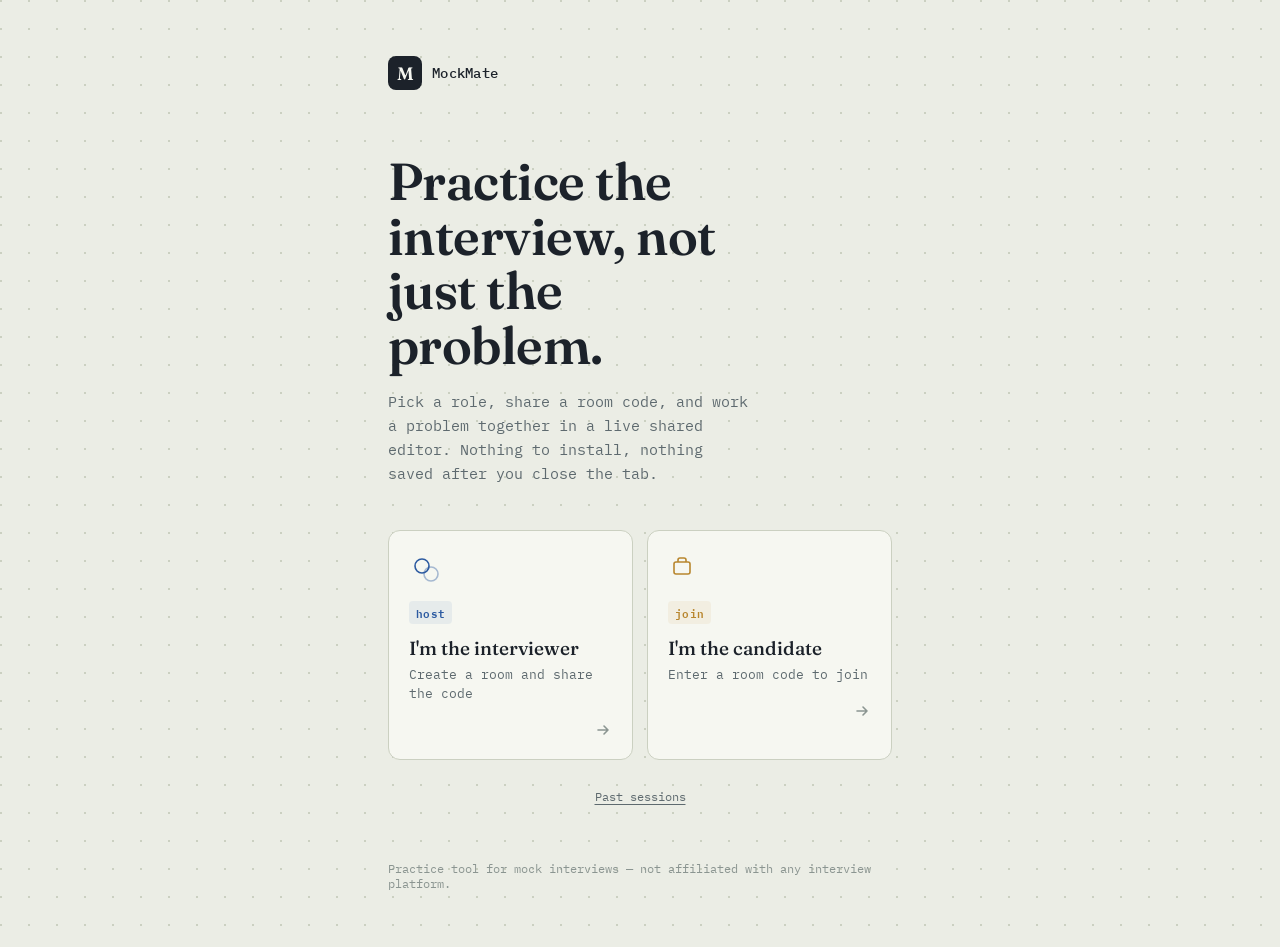
==== index.html @ da171688 "Smarter LeetCode import: auto-pull difficulty, test cases, signature Direct fetch from LeetCode isn'" ====
<!doctype html>
<html lang="en">
<head>
<meta charset="utf-8" />
<meta name="viewport" content="width=device-width, initial-scale=1" />
<title>MockMate — Practice Interviews</title>
<link rel="icon" href="data:image/svg+xml,<svg xmlns=%22http://www.w3.org/2000/svg%22 viewBox=%220 0 100 100%22><rect width=%22100%22 height=%22100%22 rx=%2220%22 fill=%22%231C222A%22/><text x=%2250%22 y=%2268%22 font-size=%2258%22 text-anchor=%22middle%22 fill=%22%23EBEDE5%22 font-family=%22Georgia,serif%22>M</text></svg>" />
<link rel="stylesheet" href="style.css?v=16" />
</head>
<body class="landing">
  <div class="landing-wrap">
    <div class="brand">
      <div class="brand-mark">M</div>
      <span class="brand-name">MockMate</span>
    </div>

    <h1>Practice the interview, not just the problem.</h1>
    <p class="sub">Pick a role, share a room code, and work a problem together in a live shared editor. Nothing to install, nothing saved after you close the tab.</p>

    <div class="role-cards" id="roleCards">
      <button class="role-card" data-role="interviewer">
        <svg width="34" height="34" viewBox="0 0 34 34" fill="none" class="role-icon">
          <circle cx="13" cy="13" r="7" stroke="currentColor" stroke-width="1.6"/>
          <circle cx="22" cy="21" r="7" stroke="currentColor" stroke-width="1.6" opacity="0.4"/>
        </svg>
        <span class="role-tag">host</span>
        <div class="role-title">I'm the interviewer</div>
        <div class="role-desc">Create a room and share the code</div>
        <svg width="18" height="18" viewBox="0 0 18 18" fill="none" class="role-arrow"><path d="M4 9H14M14 9L10 5M14 9L10 13" stroke="currentColor" stroke-width="1.6" stroke-linecap="round" stroke-linejoin="round"/></svg>
      </button>
      <button class="role-card" data-role="candidate">
        <svg width="34" height="34" viewBox="0 0 34 34" fill="none" class="role-icon">
          <rect x="6" y="9" width="16" height="12" rx="2" stroke="currentColor" stroke-width="1.6"/>
          <path d="M10 9V7a2 2 0 0 1 2-2h4a2 2 0 0 1 2 2v2" stroke="currentColor" stroke-width="1.6"/>
        </svg>
        <span class="role-tag">join</span>
        <div class="role-title">I'm the candidate</div>
        <div class="role-desc">Enter a room code to join</div>
        <svg width="18" height="18" viewBox="0 0 18 18" fill="none" class="role-arrow"><path d="M4 9H14M14 9L10 5M14 9L10 13" stroke="currentColor" stroke-width="1.6" stroke-linecap="round" stroke-linejoin="round"/></svg>
      </button>
    </div>

    <div class="panel hidden" id="interviewerPanel">
      <h2>Your room is ready</h2>
      <p class="hint">Send this code to your candidate.</p>
      <div class="code-display" id="roomCodeOut">------</div>
      <button class="primary-btn" id="copyInviteLink">Copy invite link</button>
      <button class="primary-btn secondary" id="enterAsInterviewer">Enter room</button>
      <button class="link-btn" id="backFromInterviewer">back</button>
    </div>

    <div class="panel hidden" id="candidatePanel">
      <h2>Join a room</h2>
      <p class="hint">Ask your interviewer for the room code.</p>
      <input id="joinCodeInput" placeholder="Room code" autocomplete="off" />
      <input id="candidateNameInput" placeholder="Your name" autocomplete="off" />
      <button class="primary-btn" id="enterAsCandidate">Join room</button>
      <button class="link-btn" id="backFromCandidate">back</button>
    </div>

    <button class="link-btn" id="historyLink">Past sessions</button>

    <div class="panel hidden" id="historyPanel">
      <h2>Past sessions</h2>
      <p class="hint">Saved only in this browser — never sent anywhere.</p>
      <div id="historyList"></div>
      <button class="link-btn" id="backFromHistory">back</button>
    </div>

    <footer>Practice tool for mock interviews — not affiliated with any interview platform.</footer>
  </div>

<script>
window.addEventListener('pageshow', function (e) {
  if (e.persisted) window.location.reload();
});
const urlParams = new URLSearchParams(window.location.search);
const roleCards = document.getElementById('roleCards');
const interviewerPanel = document.getElementById('interviewerPanel');
const candidatePanel = document.getElementById('candidatePanel');
const roomCodeOut = document.getElementById('roomCodeOut');

function randomCode(len = 6) {
  const chars = 'ABCDEFGHJKLMNPQRSTUVWXYZ23456789';
  let out = '';
  for (let i = 0; i < len; i++) out += chars[Math.floor(Math.random() * chars.length)];
  return out;
}

document.querySelectorAll('.role-card').forEach(btn => {
  btn.addEventListener('click', () => {
    roleCards.classList.add('hidden');
    if (btn.dataset.role === 'interviewer') {
      interviewerPanel.classList.remove('hidden');
      const code = randomCode();
      roomCodeOut.textContent = code;
      roomCodeOut.dataset.code = code;
    } else {
      candidatePanel.classList.remove('hidden');
    }
  });
});

document.getElementById('backFromInterviewer').addEventListener('click', () => {
  interviewerPanel.classList.add('hidden');
  roleCards.classList.remove('hidden');
});
document.getElementById('backFromCandidate').addEventListener('click', () => {
  candidatePanel.classList.add('hidden');
  roleCards.classList.remove('hidden');
});

document.getElementById('enterAsInterviewer').addEventListener('click', () => {
  const code = roomCodeOut.dataset.code;
  window.location.href = `interview.html?room=${encodeURIComponent(code)}&role=interviewer&name=${encodeURIComponent('Interviewer')}`;
});

document.getElementById('copyInviteLink').addEventListener('click', async (e) => {
  const code = roomCodeOut.dataset.code;
  const base = window.location.href.replace(/index\.html.*$/, '').replace(/\/$/, '');
  const link = `${base}/interview.html?room=${encodeURIComponent(code)}&role=candidate`;
  const btn = e.currentTarget;
  const original = btn.textContent;
  try {
    await navigator.clipboard.writeText(link);
    btn.textContent = 'Link copied';
  } catch {
    window.prompt('Copy this link:', link);
  }
  setTimeout(() => { btn.textContent = original; }, 1800);
});

document.getElementById('enterAsCandidate').addEventListener('click', () => {
  const code = document.getElementById('joinCodeInput').value.trim().toUpperCase();
  const name = document.getElementById('candidateNameInput').value.trim() || 'Candidate';
  if (!code) { alert('Enter a room code'); return; }
  window.location.href = `interview.html?room=${encodeURIComponent(code)}&role=candidate&name=${encodeURIComponent(name)}`;
});

const prefillRoom = urlParams.get('room');
if (prefillRoom) {
  roleCards.classList.add('hidden');
  candidatePanel.classList.remove('hidden');
  document.getElementById('joinCodeInput').value = prefillRoom.toUpperCase();
  document.getElementById('candidateNameInput').focus();
}

function escapeHtml(s) {
  return String(s).replace(/[&<>"']/g, c => ({ '&': '&amp;', '<': '&lt;', '>': '&gt;', '"': '&quot;', "'": '&#39;' }[c]));
}

const historyPanel = document.getElementById('historyPanel');
const historyList = document.getElementById('historyList');

document.getElementById('historyLink').addEventListener('click', () => {
  roleCards.classList.add('hidden');
  interviewerPanel.classList.add('hidden');
  candidatePanel.classList.add('hidden');
  historyPanel.classList.remove('hidden');

  let entries = [];
  try { entries = JSON.parse(localStorage.getItem('mockmate-history') || '[]'); } catch {}

  if (!entries.length) {
    historyList.innerHTML = '<p class="hint">No past sessions yet — they\'re saved here after you leave or reset a room as the interviewer.</p>';
    return;
  }

  historyList.innerHTML = entries.map(e => {
    const verdictLabel = e.verdict === 'pass' ? 'Pass' : e.verdict === 'fail' ? 'No pass' : 'Not set';
    const scores = Object.entries(e.scores || {}).map(([k, v]) => `${escapeHtml(k)}: ${v}/4`).join(' · ');
    return `
      <div class="history-entry">
        <div class="history-entry-top">
          <span class="history-entry-name">${escapeHtml(e.candidateName || 'Candidate')}</span>
          <span class="verdict-badge ${e.verdict === 'pass' ? 'pass' : e.verdict === 'fail' ? 'fail' : ''}">${verdictLabel}</span>
        </div>
        <div class="history-entry-meta">${new Date(e.date).toLocaleString()}${e.durationMin != null ? ' · ' + e.durationMin + ' min' : ''}${e.difficulty ? ' · ' + escapeHtml(e.difficulty) : ''}</div>
        ${e.questionSnippet ? `<div class="history-entry-question">${escapeHtml(e.questionSnippet)}</div>` : ''}
        ${scores ? `<div class="history-entry-scores">${scores}</div>` : ''}
        ${e.summary ? `<div class="history-entry-summary">${escapeHtml(e.summary)}</div>` : ''}
      </div>
    `;
  }).join('');
});

document.getElementById('backFromHistory').addEventListener('click', () => {
  historyPanel.classList.add('hidden');
  roleCards.classList.remove('hidden');
});

</script>
</body>
</html>
---- style.css ----
@import url('https://fonts.googleapis.com/css2?family=Fraunces:opsz,wght@9..144,400;9..144,500;9..144,600&family=IBM+Plex+Mono:wght@400;500;600&display=swap');

:root {
  --paper: #EBEDE5;
  --paper-raised: #F6F7F1;
  --ink: #1C222A;
  --ink-soft: #5E6A6F;
  --ink-faint: #8B9591;
  --rule: #CBD0C1;
  --rule-strong: #ABB39D;
  --blue: #2C5AA0;
  --blue-deep: #1F4278;
  --blue-wash: #2C5AA014;
  --green: #2F8F5B;
  --red: #B8453B;
  --amber: #B8862E;
  --amber-wash: #FBF6E6;
  --code-bg: #171A20;
  --code-panel: #1D212A;
  --code-rule: #2C313C;
  --code-text: #E4E7EC;
}

* { box-sizing: border-box; }

body {
  margin: 0;
  font-family: 'IBM Plex Mono', ui-monospace, monospace;
  background: var(--paper);
  color: var(--ink);
}

.hidden { display: none !important; }

a { color: inherit; }

/* ---------- Landing ---------- */
body.landing {
  min-height: 100vh;
  display: flex;
  align-items: center;
  justify-content: center;
  background:
    radial-gradient(circle at 1px 1px, var(--rule) 1px, transparent 1px) 0 0 / 28px 28px,
    var(--paper);
}

.landing-wrap {
  width: 100%;
  max-width: 560px;
  padding: 56px 28px;
}

.brand {
  display: flex;
  align-items: center;
  gap: 10px;
  margin-bottom: 64px;
}

.brand-mark {
  width: 34px;
  height: 34px;
  border-radius: 8px;
  background: var(--ink);
  color: var(--paper-raised);
  font-family: 'Fraunces', serif;
  font-weight: 600;
  display: flex;
  align-items: center;
  justify-content: center;
  font-size: 18px;
}

.brand-name {
  font-size: 14px;
  font-weight: 500;
  letter-spacing: 0.02em;
}

h1 {
  font-family: 'Fraunces', serif;
  font-weight: 600;
  font-size: 52px;
  line-height: 1.05;
  letter-spacing: -0.01em;
  margin: 0 0 18px;
  max-width: 10ch;
}

.sub {
  font-size: 14.5px;
  line-height: 1.65;
  color: var(--ink-soft);
  margin: 0 0 44px;
  max-width: 40ch;
}

.role-cards {
  display: grid;
  grid-template-columns: 1fr 1fr;
  gap: 14px;
}

.role-card {
  background: var(--paper-raised);
  border: 1px solid var(--rule);
  border-radius: 12px;
  padding: 22px 20px 20px;
  cursor: pointer;
  color: var(--ink);
  text-align: left;
  font-family: inherit;
  display: flex;
  flex-direction: column;
  transition: border-color .15s, background .15s;
}

.role-card:hover {
  border-color: var(--ink);
  background: #fff;
}

.role-card:focus-visible {
  outline: 2px solid var(--blue);
  outline-offset: 2px;
}

.role-icon {
  margin-bottom: 14px;
}
.role-card[data-role="interviewer"] .role-icon { color: var(--blue); }
.role-card[data-role="candidate"] .role-icon { color: var(--amber); }

.role-tag {
  display: inline-block;
  width: fit-content;
  font-size: 10.5px;
  font-weight: 600;
  letter-spacing: 0.03em;
  border-radius: 4px;
  padding: 2px 7px;
  margin-bottom: 12px;
}
.role-card[data-role="interviewer"] .role-tag { color: var(--blue); background: var(--blue-wash); }
.role-card[data-role="candidate"] .role-tag { color: var(--amber); background: #B8862E14; }

.role-title {
  font-family: 'Fraunces', serif;
  font-size: 19px;
  font-weight: 500;
  margin-bottom: 5px;
}

.role-desc {
  font-size: 12.5px;
  color: var(--ink-soft);
  line-height: 1.5;
  margin-bottom: 18px;
}

.role-arrow {
  align-self: flex-end;
  color: var(--ink-faint);
  transition: color .15s, transform .15s;
}
.role-card:hover .role-arrow {
  transform: translateX(2px);
}
.role-card[data-role="interviewer"]:hover .role-arrow { color: var(--blue); }
.role-card[data-role="candidate"]:hover .role-arrow { color: var(--amber); }

.panel {
  background: var(--paper-raised);
  border: 1px solid var(--rule);
  border-radius: 10px;
  padding: 30px;
  margin-top: 6px;
}

.panel h2 {
  font-family: 'Fraunces', serif;
  font-weight: 500;
  font-size: 22px;
  margin: 0 0 4px;
}

.panel .hint {
  font-size: 12.5px;
  color: var(--ink-soft);
  margin: 0 0 22px;
}

.panel input {
  width: 100%;
  padding: 12px 14px;
  margin-bottom: 12px;
  border-radius: 7px;
  border: 1px solid var(--rule-strong);
  background: #fff;
  color: var(--ink);
  font-family: inherit;
  font-size: 13.5px;
}

.panel input:focus-visible {
  outline: 2px solid var(--blue);
  outline-offset: 1px;
}

.code-display {
  font-family: 'Fraunces', serif;
  font-size: 34px;
  font-weight: 500;
  letter-spacing: 0.08em;
  text-align: center;
  color: var(--ink);
  background: var(--paper);
  border: 1px dashed var(--rule-strong);
  border-radius: 8px;
  padding: 20px;
  margin-bottom: 20px;
}

.primary-btn {
  width: 100%;
  padding: 13px;
  border-radius: 7px;
  border: none;
  background: var(--blue);
  color: #fff;
  font-family: inherit;
  font-weight: 500;
  font-size: 14px;
  cursor: pointer;
  transition: background .15s;
}

.primary-btn:hover { background: var(--blue-deep); }

.primary-btn.secondary {
  background: transparent;
  color: var(--ink);
  border: 1px solid var(--rule-strong);
  margin-top: 10px;
}
.primary-btn.secondary:hover { background: var(--paper); border-color: var(--ink); }

.link-btn {
  display: block;
  margin: 16px auto 0;
  background: none;
  border: none;
  color: var(--ink-soft);
  cursor: pointer;
  font-family: inherit;
  font-size: 12.5px;
  text-decoration: underline;
  text-underline-offset: 3px;
}

footer {
  margin-top: 56px;
  font-size: 11.5px;
  color: var(--ink-faint);
}

#historyLink {
  margin-top: 28px;
  font-size: 12px;
}

#historyList {
  max-height: 50vh;
  overflow-y: auto;
  text-align: left;
  display: flex;
  flex-direction: column;
  gap: 10px;
  margin-bottom: 16px;
}

.history-entry {
  border: 1px solid var(--rule);
  border-radius: 8px;
  padding: 12px 14px;
  background: #fff;
}

.history-entry-top {
  display: flex;
  align-items: center;
  justify-content: space-between;
  margin-bottom: 4px;
}

.history-entry-name {
  font-weight: 600;
  font-size: 13px;
}

.history-entry-meta {
  font-size: 11px;
  color: var(--ink-soft);
  margin-bottom: 6px;
}

.history-entry-question {
  font-size: 12px;
  color: var(--ink-soft);
  margin-bottom: 6px;
  font-style: italic;
}

.history-entry-scores {
  font-size: 11.5px;
  color: var(--blue);
  margin-bottom: 4px;
}

.history-entry-summary {
  font-size: 12px;
  line-height: 1.5;
  white-space: pre-wrap;
}

/* ---------- Interview room ---------- */
body.room {
  height: 100vh;
  display: flex;
  flex-direction: column;
  overflow: hidden;
  background: var(--paper);
}

.topbar {
  display: flex;
  align-items: center;
  justify-content: space-between;
  padding: 12px 20px;
  background: var(--paper-raised);
  border-bottom: 1px solid var(--rule);
  flex-shrink: 0;
}

.topbar .brand { margin: 0; }
.topbar .brand-mark { width: 26px; height: 26px; font-size: 14px; border-radius: 6px; }
.topbar .brand-name { font-size: 13px; }

.topbar-left, .topbar-right {
  display: flex;
  align-items: center;
  gap: 12px;
  font-size: 12.5px;
  color: var(--ink-soft);
}

.topbar-divider {
  width: 1px;
  height: 18px;
  background: var(--rule);
}

.room-code-pill {
  display: flex;
  align-items: center;
  gap: 6px;
  background: var(--paper);
  border: 1px solid var(--rule);
  border-radius: 7px;
  padding: 5px 10px;
  font-size: 11.5px;
}

.room-code-chip {
  color: var(--blue);
  font-weight: 700;
  letter-spacing: 0.05em;
}

.timer {
  font-variant-numeric: tabular-nums;
  font-weight: 600;
  color: var(--ink);
}

.conn-status { display: flex; align-items: center; gap: 6px; }
.conn-dot { width: 7px; height: 7px; border-radius: 50%; background: var(--ink-faint); }
.conn-dot.connected { background: var(--green); }
.conn-dot.waiting { background: var(--blue); animation: pulse-dot 1.4s ease-in-out infinite; }

@keyframes pulse-dot {
  0%, 100% { opacity: 1; }
  50% { opacity: 0.35; }
}

.verdict-badge {
  font-size: 11.5px;
  font-weight: 600;
  padding: 4px 10px;
  border-radius: 5px;
  letter-spacing: 0.02em;
}
.verdict-badge.pass { background: #2F8F5B1f; color: var(--green); }
.verdict-badge.fail { background: #B8453B1f; color: var(--red); }

.leave-link {
  color: var(--red);
  font-size: 12.5px;
  text-decoration: none;
}
.leave-link:hover { text-decoration: underline; }

.error-banner {
  background: #B8453B;
  color: #fff;
  font-size: 12.5px;
  padding: 8px 16px;
  text-align: center;
}

.admit-banner {
  display: flex;
  align-items: center;
  justify-content: center;
  gap: 12px;
  background: var(--blue);
  color: #fff;
  font-size: 12.5px;
  padding: 10px 16px;
  text-align: center;
}
.admit-banner .mini-btn { background: #fff; border-color: #fff; }
.admit-banner .mini-btn.reveal { background: var(--green); border-color: var(--green); color: #fff; }
.admit-banner .mini-btn.deny { background: transparent; border-color: #fff; color: #fff; }
.admit-banner .mini-btn.deny:hover { background: rgba(255,255,255,0.15); }

.waiting-overlay {
  flex: 1;
  display: flex;
  align-items: center;
  justify-content: center;
  background: var(--paper);
}

.waiting-box {
  text-align: center;
  max-width: 32ch;
}

.waiting-dot {
  width: 10px;
  height: 10px;
  border-radius: 50%;
  background: var(--blue);
  margin: 0 auto 18px;
  animation: pulse-dot 1.4s ease-in-out infinite;
}

.waiting-box p {
  font-size: 14px;
  color: var(--ink-soft);
  line-height: 1.6;
  margin: 0;
}

.main-layout {
  flex: 1;
  display: grid;
  grid-template-columns: 1fr 6px 340px;
  min-height: 0;
}

.resize-handle {
  cursor: col-resize;
  background: var(--rule);
  position: relative;
}
.resize-handle:hover, .resize-handle.dragging { background: var(--blue); }
.resize-handle::after {
  content: '';
  position: absolute;
  top: 0; bottom: 0;
  left: -4px; right: -4px;
}

.editor-pane {
  display: flex;
  flex-direction: column;
  min-width: 0;
  min-height: 0;
  background: var(--code-bg);
}

.editor-toolbar {
  display: flex;
  align-items: center;
  gap: 10px;
  padding: 10px 16px;
  background: var(--code-panel);
  border-bottom: 1px solid var(--code-rule);
}

.editor-toolbar select {
  background: var(--code-bg);
  color: var(--code-text);
  border: 1px solid var(--code-rule);
  border-radius: 6px;
  padding: 7px 10px;
  font-family: inherit;
  font-size: 12.5px;
  cursor: pointer;
}

.editor-toolbar button {
  background: transparent;
  color: var(--code-text);
  border: 1px solid var(--code-rule);
  border-radius: 6px;
  padding: 7px 12px;
  font-family: inherit;
  font-size: 12.5px;
  cursor: pointer;
}

.editor-toolbar button:hover { border-color: var(--ink-faint); }

.editor-toolbar button.run {
  background: var(--green);
  border-color: var(--green);
  color: #fff;
  font-weight: 500;
}
.editor-toolbar button.run:hover { background: #267a4d; }

#runTestsBtn { border-color: var(--blue); color: #8FB4E6; }
#runTestsBtn:hover { background: var(--blue); color: #fff; }

.editor-toolbar button:disabled { opacity: 0.55; cursor: default; }
.editor-toolbar button:disabled:hover { border-color: var(--code-rule); background: transparent; color: var(--code-text); }

.toolbar-spacer { flex: 1; }

#whiteboardToggle.active { background: var(--blue); border-color: var(--blue); color: #fff; }

.editor-surface {
  position: relative;
  flex: 1;
  display: flex;
  flex-direction: column;
  min-height: 0;
}

.CodeMirror {
  flex: 1;
  height: 100% !important;
  font-family: 'IBM Plex Mono', monospace;
  font-size: 13.5px;
  line-height: 1.55;
}

.whiteboard-wrap {
  position: absolute;
  inset: 0;
  display: flex;
  flex-direction: column;
  background: #fff;
}

.wb-toolbar {
  display: flex;
  align-items: center;
  gap: 8px;
  padding: 8px 12px;
  background: var(--paper-raised);
  border-bottom: 1px solid var(--rule);
  flex-shrink: 0;
  flex-wrap: wrap;
  row-gap: 6px;
}

.wb-tools, .wb-colors, .wb-widths {
  display: flex;
  align-items: center;
  gap: 4px;
}

.wb-tool {
  font-family: inherit;
  font-size: 11px;
  color: var(--ink-soft);
  background: #fff;
  border: 1px solid var(--rule-strong);
  border-radius: 5px;
  padding: 6px 9px;
  cursor: pointer;
}
.wb-tool:hover { border-color: var(--ink); }
.wb-tool.active { background: var(--ink); color: #fff; border-color: var(--ink); }

.wb-color {
  width: 20px;
  height: 20px;
  border-radius: 50%;
  border: 2px solid transparent;
  cursor: pointer;
  padding: 0;
}
.wb-color.active { border-color: var(--ink); box-shadow: 0 0 0 2px #fff inset; }

.wb-width {
  width: 26px;
  height: 26px;
  border-radius: 5px;
  border: 1px solid var(--rule-strong);
  background: #fff;
  cursor: pointer;
  display: flex;
  align-items: center;
  justify-content: center;
}
.wb-width span {
  display: block;
  width: 14px;
  border-radius: 2px;
  background: var(--ink);
}
.wb-width[data-width="1.5"] span { height: 1.5px; }
.wb-width[data-width="2.5"] span { height: 2.5px; }
.wb-width[data-width="5"] span { height: 5px; }
.wb-width.active { border-color: var(--blue); background: var(--blue-wash); }

.wb-sep {
  width: 1px;
  height: 18px;
  background: var(--rule);
  margin: 0 2px;
}

.wb-canvas-wrap {
  position: relative;
  flex: 1;
  min-height: 0;
  overflow: hidden;
}

#wbCanvas {
  position: absolute;
  inset: 0;
  width: 100%;
  height: 100%;
  touch-action: none;
}
#wbCanvas.tool-select { cursor: default; }
#wbCanvas.tool-pen, #wbCanvas.tool-eraser { cursor: crosshair; }
#wbCanvas.tool-rect, #wbCanvas.tool-ellipse, #wbCanvas.tool-line, #wbCanvas.tool-arrow { cursor: crosshair; }
#wbCanvas.tool-text { cursor: text; }

.wb-text-input {
  position: absolute;
  background: transparent;
  border: 1px dashed var(--blue);
  outline: none;
  font-family: 'IBM Plex Mono', monospace;
  padding: 2px 4px;
  min-width: 60px;
  resize: none;
  overflow: hidden;
  line-height: 1.3;
}

/* ---------- Editor theme: built from MockMate's own accent colors,
   not a generic off-the-shelf theme ---------- */
.cm-s-mockmate.CodeMirror {
  background: var(--code-bg);
  color: #E7EAF0;
}
.cm-s-mockmate .CodeMirror-gutters {
  background: var(--code-bg);
  border-right: 1px solid var(--code-rule);
}
.cm-s-mockmate .CodeMirror-linenumber { color: #4B5568; }
.cm-s-mockmate .CodeMirror-cursor { border-left: 1.5px solid #E7EAF0; }
.cm-s-mockmate div.CodeMirror-selected { background: rgba(127, 176, 242, 0.18); }
.cm-s-mockmate .CodeMirror-line::selection,
.cm-s-mockmate .CodeMirror-line > span::selection,
.cm-s-mockmate .CodeMirror-line > span > span::selection { background: rgba(127, 176, 242, 0.18); }
.cm-s-mockmate .CodeMirror-activeline-background { background: rgba(255, 255, 255, 0.03); }
.cm-s-mockmate matchingbracket,
.cm-s-mockmate .CodeMirror-matchingbracket { color: #FFFFFF !important; background: rgba(127, 176, 242, 0.22); }

.cm-s-mockmate .cm-keyword { color: #7FB0F2; }
.cm-s-mockmate .cm-def { color: #6FCF97; }
.cm-s-mockmate .cm-variable { color: #E7EAF0; }
.cm-s-mockmate .cm-variable-2 { color: #C7CEDB; }
.cm-s-mockmate .cm-variable-3, .cm-s-mockmate .cm-type { color: #8FD9C4; }
.cm-s-mockmate .cm-property { color: #8FD9C4; }
.cm-s-mockmate .cm-operator { color: #C4CBD6; }
.cm-s-mockmate .cm-comment { color: #6B7688; font-style: italic; }
.cm-s-mockmate .cm-string { color: #E3B34E; }
.cm-s-mockmate .cm-string-2 { color: #D2A34A; }
.cm-s-mockmate .cm-meta { color: #8AA0C0; }
.cm-s-mockmate .cm-qualifier { color: #8AA0C0; }
.cm-s-mockmate .cm-builtin { color: #7FB0F2; }
.cm-s-mockmate .cm-number { color: #A9B7C6; }
.cm-s-mockmate .cm-atom { color: #D98C6B; }
.cm-s-mockmate .cm-bracket { color: #C4CBD6; }
.cm-s-mockmate .cm-tag { color: #7FB0F2; }
.cm-s-mockmate .cm-attribute { color: #6FCF97; }
.cm-s-mockmate .cm-link { color: #7FB0F2; text-decoration: underline; }
.cm-s-mockmate .cm-error { color: #E06C75; }
.cm-s-mockmate .cm-invalidchar { color: #E06C75; }

.remote-cursor {
  position: relative;
  display: inline-block;
  width: 0;
  height: 1.2em;
  vertical-align: text-bottom;
  border-left: 2px solid var(--blue);
}
.remote-cursor-interviewer { border-left-color: var(--blue); }
.remote-cursor-candidate { border-left-color: #E2A93B; }

.remote-cursor-flag {
  position: absolute;
  top: 50%;
  left: 4px;
  transform: translateY(-50%);
  font-size: 9.5px;
  line-height: 1.3;
  padding: 1px 5px;
  border-radius: 3px;
  white-space: nowrap;
  font-family: 'IBM Plex Mono', monospace;
  color: #fff;
  pointer-events: none;
  opacity: 1;
  transition: opacity 0.35s ease;
}
.remote-cursor-flag.faded { opacity: 0; }
.remote-cursor-interviewer .remote-cursor-flag { background: var(--blue); }
.remote-cursor-candidate .remote-cursor-flag { background: #E2A93B; color: #1C222A; }

.remote-selection-interviewer { background: rgba(44, 90, 160, 0.28); }
.remote-selection-candidate { background: rgba(226, 169, 59, 0.28); }

.output-pane {
  height: 150px;
  border-top: 1px solid var(--code-rule);
  background: #101318;
  color: #A9B0BC;
  padding: 12px 16px;
  overflow-y: auto;
  font-family: 'IBM Plex Mono', monospace;
  font-size: 12.5px;
  white-space: pre-wrap;
  flex-shrink: 0;
}

.side-pane {
  display: flex;
  flex-direction: column;
  min-height: 0;
  background: var(--paper-raised);
}

.tab-bar {
  display: flex;
  border-bottom: 1px solid var(--rule);
  flex-shrink: 0;
}

.tab-btn {
  flex: 1;
  text-align: center;
  padding: 13px 4px;
  font-family: inherit;
  font-size: 12px;
  font-weight: 500;
  color: var(--ink-faint);
  background: none;
  border: none;
  border-bottom: 2px solid transparent;
  cursor: pointer;
  margin-bottom: -1px;
}
.tab-btn:hover { color: var(--ink-soft); }
.tab-btn.tab-question.active { color: var(--blue); border-bottom-color: var(--blue); font-weight: 600; }
.tab-btn.tab-tests.active { color: var(--green); border-bottom-color: var(--green); font-weight: 600; }
.tab-btn.tab-notes.active { color: var(--amber); border-bottom-color: var(--amber); font-weight: 600; }
.tab-btn.tab-feedback.active { color: var(--ink); border-bottom-color: var(--ink); font-weight: 600; }

.tab-panels {
  flex: 1;
  min-height: 0;
  overflow-y: auto;
}

.tab-panel { display: none; }
.tab-panel.active { display: flex; flex-direction: column; height: 100%; }

.side-header {
  padding: 16px 16px 8px;
  font-size: 12px;
  font-weight: 600;
  color: var(--ink);
  letter-spacing: 0.01em;
}
.side-header::before {
  content: '';
  display: inline-block;
  width: 6px;
  height: 6px;
  border-radius: 50%;
  background: var(--section-accent, var(--ink-faint));
  margin-right: 8px;
  vertical-align: middle;
}

.side-header-row {
  display: flex;
  align-items: center;
  justify-content: space-between;
  gap: 8px 10px;
  padding: 16px 16px 8px;
  flex-wrap: wrap;
}
.side-header-row .side-header { padding: 0; }
.tests-header-row { justify-content: flex-end; }

.question-actions {
  display: flex;
  gap: 6px;
}

.hidden-note {
  font-size: 10.5px;
  font-weight: 600;
  letter-spacing: 0.02em;
  color: var(--ink-soft);
  background: var(--paper);
  border: 1px solid var(--rule-strong);
  border-radius: 4px;
  padding: 3px 8px;
}

.question-meta {
  display: flex;
  gap: 6px;
  padding: 0 16px 10px;
}
.difficulty-btn {
  flex: 1;
  font-family: inherit;
  font-size: 11.5px;
  font-weight: 600;
  border: 1px solid var(--rule-strong);
  border-radius: 5px;
  background: #fff;
  color: var(--ink-soft);
  padding: 6px 8px;
  cursor: pointer;
}
.difficulty-btn:hover { border-color: var(--ink); }
.difficulty-btn.difficulty-easy.active { background: #2F8F5B1f; border-color: var(--green); color: var(--green); }
.difficulty-btn.difficulty-medium.active { background: #B8862E1f; border-color: var(--amber); color: var(--amber); }
.difficulty-btn.difficulty-hard.active { background: #B8453B1f; border-color: var(--red); color: var(--red); }

.question-badges {
  display: flex;
  flex-wrap: wrap;
  gap: 6px;
  padding: 0 16px 10px;
}
.question-badge {
  font-size: 10.5px;
  font-weight: 600;
  padding: 2px 8px;
  border-radius: 4px;
  letter-spacing: 0.02em;
}
.question-badge.difficulty-easy { background: #2F8F5B1f; color: var(--green); }
.question-badge.difficulty-medium { background: #B8862E1f; color: var(--amber); }
.question-badge.difficulty-hard { background: #B8453B1f; color: var(--red); }

.mini-btn {
  background: #fff;
  border: 1px solid var(--rule-strong);
  border-radius: 5px;
  padding: 5px 9px;
  font-family: inherit;
  font-size: 11px;
  color: var(--ink);
  cursor: pointer;
}
.mini-btn:hover { border-color: var(--ink); }
.mini-btn.reveal { background: var(--blue); border-color: var(--blue); color: #fff; }
.mini-btn.reveal:hover { background: var(--blue-deep); }
.mini-btn.reveal.active { background: var(--green); border-color: var(--green); }
.mini-btn.deny { color: var(--red); border-color: var(--red); background: #fff; }
.mini-btn.deny:hover { background: var(--red); color: #fff; }
.mini-btn.reset-room { color: var(--ink-soft); }

.question-pane {
  display: flex;
  flex-direction: column;
  flex: 1;
  min-height: 0;
}

#questionArea {
  width: 100%;
  flex: 1;
  min-height: 0;
  resize: none;
  border: none;
  border-top: 1px solid var(--rule);
  background: var(--paper);
  color: var(--ink);
  font-family: inherit;
  font-size: 12.5px;
  line-height: 1.55;
  padding: 12px 16px;
}

#questionArea:focus-visible { outline: 2px solid var(--blue); outline-offset: -2px; }

#questionArea[readonly] {
  background: var(--paper-raised);
  color: var(--ink-soft);
  cursor: default;
}

.import-panel {
  border-top: 1px solid var(--rule);
  padding: 12px 16px 16px;
  display: flex;
  flex-direction: column;
  gap: 8px;
}

.import-hint {
  margin: 0;
  font-size: 11px;
  line-height: 1.5;
  color: var(--ink-soft);
}

.import-panel input,
.import-panel textarea {
  width: 100%;
  border: 1px solid var(--rule-strong);
  border-radius: 6px;
  background: #fff;
  color: var(--ink);
  font-family: inherit;
  font-size: 12px;
  padding: 8px 10px;
}

.import-panel textarea {
  height: 110px;
  resize: vertical;
  line-height: 1.5;
}

.import-actions {
  display: flex;
  justify-content: flex-end;
  gap: 6px;
}

.solution-pane {
  --section-accent: var(--amber);
  border-bottom: 1px solid var(--rule);
  border-left: 3px solid var(--section-accent);
  flex-shrink: 0;
}

#solutionArea {
  width: 100%;
  height: 90px;
  max-height: 280px;
  min-height: 70px;
  resize: vertical;
  border: none;
  border-top: 1px solid #E8D9A8;
  background: var(--amber-wash);
  color: var(--ink);
  font-family: inherit;
  font-size: 12.5px;
  line-height: 1.55;
  padding: 12px 16px;
}
#solutionArea:focus-visible { outline: 2px solid var(--blue); outline-offset: -2px; }

.feedback-pane {
  flex-shrink: 0;
  padding-bottom: 16px;
  padding-top: 4px;
}

.feedback-scores {
  padding: 0 16px 10px;
  display: flex;
  flex-direction: column;
  gap: 8px;
}

.feedback-category {
  display: flex;
  align-items: center;
  justify-content: space-between;
  gap: 8px;
}

.feedback-category-label {
  font-size: 12px;
  color: var(--ink-soft);
}

.feedback-scale {
  display: flex;
  gap: 4px;
}

.feedback-scale button {
  width: 24px;
  height: 24px;
  border-radius: 5px;
  border: 1px solid var(--rule-strong);
  background: #fff;
  color: var(--ink-soft);
  font-family: inherit;
  font-size: 11px;
  cursor: pointer;
}
.feedback-scale button:hover { border-color: var(--ink); }
.feedback-scale button.active { background: var(--blue); border-color: var(--blue); color: #fff; }

#feedbackSummary {
  width: 100%;
  height: 70px;
  max-height: 220px;
  resize: vertical;
  border: 1px solid var(--rule-strong);
  border-radius: 6px;
  background: #fff;
  color: var(--ink);
  font-family: inherit;
  font-size: 12px;
  line-height: 1.5;
  padding: 9px 11px;
  margin: 0 16px 12px;
  width: calc(100% - 32px);
}
#feedbackSummary:focus-visible { outline: 2px solid var(--blue); outline-offset: -1px; }

.verdict-buttons {
  display: flex;
  gap: 6px;
  padding: 0 16px 12px;
}

.verdict-btn {
  flex: 1;
  padding: 8px 4px;
  border-radius: 6px;
  border: 1px solid var(--rule-strong);
  background: #fff;
  color: var(--ink);
  font-family: inherit;
  font-size: 12px;
  cursor: pointer;
}

.verdict-btn.pass:hover { background: var(--green); border-color: var(--green); color: #fff; }
.verdict-btn.fail:hover { background: var(--red); border-color: var(--red); color: #fff; }
.verdict-btn.clear { flex: 0 0 auto; padding: 8px 10px; color: var(--ink-soft); }
.verdict-btn.clear:hover { background: var(--paper); }

.copy-feedback,
.reset-room {
  display: block;
  margin: 0 16px 8px;
  width: calc(100% - 32px);
  box-sizing: border-box;
}

/* ---------- Test cases ---------- */
.testcase-pane {
  flex-shrink: 0;
  padding-bottom: 12px;
  padding-top: 4px;
}

#testcaseList {
  max-height: 320px;
  overflow-y: auto;
}

.testcase-row {
  margin: 0 16px 10px;
  border: 1px solid var(--rule-strong);
  border-radius: 8px;
  overflow: hidden;
  background: #fff;
}

.testcase-row-header {
  display: flex;
  align-items: center;
  justify-content: space-between;
  padding: 6px 10px;
  background: var(--paper);
  font-size: 11px;
  color: var(--ink-soft);
}

.testcase-row-header button {
  background: none;
  border: none;
  color: var(--red);
  cursor: pointer;
  font-family: inherit;
  font-size: 11px;
}

.testcase-row textarea {
  display: block;
  width: 100%;
  border: none;
  border-top: 1px solid var(--rule);
  padding: 8px 10px;
  font-family: inherit;
  font-size: 12px;
  line-height: 1.4;
  resize: vertical;
  height: 50px;
  max-height: 160px;
  color: var(--ink);
}
.testcase-row textarea:first-of-type { border-top: none; }

.testcase-result {
  padding: 6px 10px;
  font-size: 11px;
  border-top: 1px solid var(--rule);
}
.testcase-result.pass { background: #2F8F5B14; color: var(--green); }
.testcase-result.fail { background: #B8453B14; color: var(--red); }

.testcase-empty {
  padding: 0 16px;
  font-size: 12px;
  color: var(--ink-faint);
  font-style: italic;
}

.testcase-hint {
  margin: 0;
  padding: 0 16px 10px;
  font-size: 11px;
  line-height: 1.5;
  color: var(--ink-faint);
}

/* ---------- Paste activity ---------- */
.paste-log {
  --section-accent: var(--red);
  border-bottom: 1px solid var(--rule);
  border-left: 3px solid var(--section-accent);
  flex-shrink: 0;
  padding-bottom: 10px;
}

.paste-log-list {
  max-height: 140px;
  overflow-y: auto;
  padding: 0 16px;
  font-size: 11.5px;
  color: var(--ink-soft);
  display: flex;
  flex-direction: column;
  gap: 4px;
}

.paste-log-empty { color: var(--ink-faint); font-style: italic; }

@media (max-width: 820px) {
  .main-layout { grid-template-columns: 1fr !important; grid-template-rows: 1fr min(46vh, 420px); }
  .resize-handle { display: none; }
  h1 { font-size: 32px; }
  .role-cards { grid-template-columns: 1fr; }

  /* Question now fills its own tab (see .tab-panel.active), so it's
     excluded here; solution/feedback still share a tab with other
     sections, so cap those from eating the whole panel on a short screen. */
  #solutionArea, #feedbackSummary, .testcase-row textarea {
    resize: none;
    max-height: 140px;
  }
  .room-meta { gap: 10px; font-size: 11.5px; }
}

@media (prefers-reduced-motion: reduce) {
  * { transition: none !important; }
}
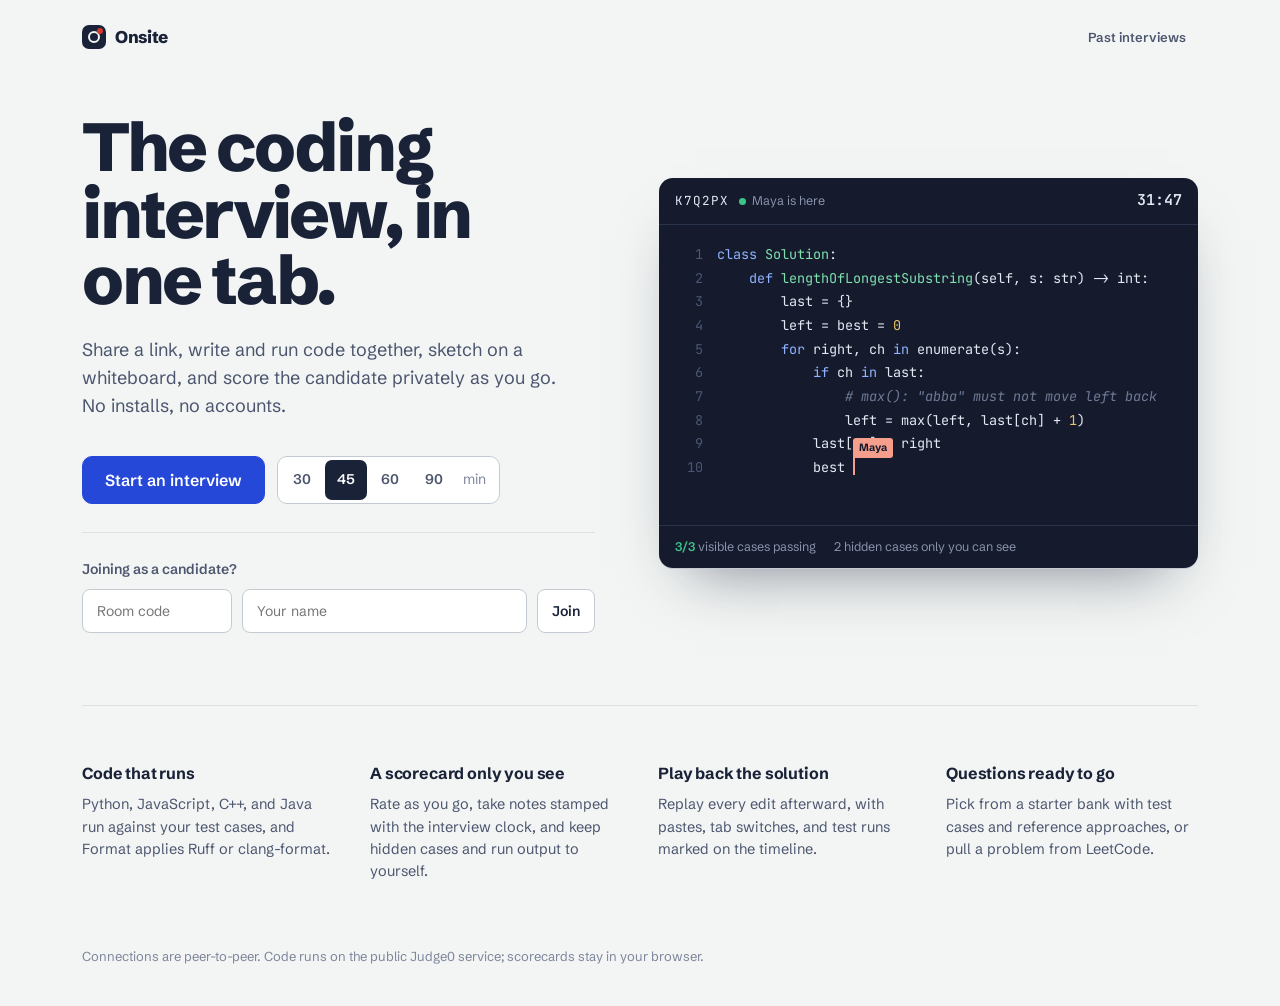
==== commit ba7a53bf: "Rebrand to Onsite: redesign, question bank, playback, refresh-safe rooms - Fix Python editing: space" ====
--- a/index.html
+++ b/index.html
@@ -3,82 +3,94 @@
 <head>
 <meta charset="utf-8" />
 <meta name="viewport" content="width=device-width, initial-scale=1" />
-<title>MockMate — Practice Interviews</title>
-<link rel="icon" href="data:image/svg+xml,<svg xmlns=%22http://www.w3.org/2000/svg%22 viewBox=%220 0 100 100%22><rect width=%22100%22 height=%22100%22 rx=%2220%22 fill=%22%231C222A%22/><text x=%2250%22 y=%2268%22 font-size=%2258%22 text-anchor=%22middle%22 fill=%22%23EBEDE5%22 font-family=%22Georgia,serif%22>M</text></svg>" />
-<link rel="stylesheet" href="style.css?v=16" />
+<title>Onsite — Run coding interviews in the browser</title>
+<meta name="description" content="Share a link, write and run code together, sketch on a whiteboard, and score the candidate privately. No installs, no accounts." />
+<link rel="icon" href="data:image/svg+xml,<svg xmlns=%22http://www.w3.org/2000/svg%22 viewBox=%220 0 32 32%22><rect width=%2232%22 height=%2232%22 rx=%227%22 fill=%22%231A2238%22/><circle cx=%2216%22 cy=%2216%22 r=%228%22 fill=%22none%22 stroke=%22%23F4F6F5%22 stroke-width=%223%22/><circle cx=%2223%22 cy=%229%22 r=%223%22 fill=%22%23D6382F%22/></svg>" />
+<link rel="stylesheet" href="style.css?v=32" />
 </head>
 <body class="landing">
-  <div class="landing-wrap">
-    <div class="brand">
-      <div class="brand-mark">M</div>
-      <span class="brand-name">MockMate</span>
-    </div>
-
-    <h1>Practice the interview, not just the problem.</h1>
-    <p class="sub">Pick a role, share a room code, and work a problem together in a live shared editor. Nothing to install, nothing saved after you close the tab.</p>
-
-    <div class="role-cards" id="roleCards">
-      <button class="role-card" data-role="interviewer">
-        <svg width="34" height="34" viewBox="0 0 34 34" fill="none" class="role-icon">
-          <circle cx="13" cy="13" r="7" stroke="currentColor" stroke-width="1.6"/>
-          <circle cx="22" cy="21" r="7" stroke="currentColor" stroke-width="1.6" opacity="0.4"/>
-        </svg>
-        <span class="role-tag">host</span>
-        <div class="role-title">I'm the interviewer</div>
-        <div class="role-desc">Create a room and share the code</div>
-        <svg width="18" height="18" viewBox="0 0 18 18" fill="none" class="role-arrow"><path d="M4 9H14M14 9L10 5M14 9L10 13" stroke="currentColor" stroke-width="1.6" stroke-linecap="round" stroke-linejoin="round"/></svg>
-      </button>
-      <button class="role-card" data-role="candidate">
-        <svg width="34" height="34" viewBox="0 0 34 34" fill="none" class="role-icon">
-          <rect x="6" y="9" width="16" height="12" rx="2" stroke="currentColor" stroke-width="1.6"/>
-          <path d="M10 9V7a2 2 0 0 1 2-2h4a2 2 0 0 1 2 2v2" stroke="currentColor" stroke-width="1.6"/>
-        </svg>
-        <span class="role-tag">join</span>
-        <div class="role-title">I'm the candidate</div>
-        <div class="role-desc">Enter a room code to join</div>
-        <svg width="18" height="18" viewBox="0 0 18 18" fill="none" class="role-arrow"><path d="M4 9H14M14 9L10 5M14 9L10 13" stroke="currentColor" stroke-width="1.6" stroke-linecap="round" stroke-linejoin="round"/></svg>
-      </button>
-    </div>
-
-    <div class="panel hidden" id="interviewerPanel">
-      <h2>Your room is ready</h2>
-      <p class="hint">Send this code to your candidate.</p>
-      <div class="code-display" id="roomCodeOut">------</div>
-      <button class="primary-btn" id="copyInviteLink">Copy invite link</button>
-      <button class="primary-btn secondary" id="enterAsInterviewer">Enter room</button>
-      <button class="link-btn" id="backFromInterviewer">back</button>
-    </div>
-
-    <div class="panel hidden" id="candidatePanel">
-      <h2>Join a room</h2>
-      <p class="hint">Ask your interviewer for the room code.</p>
-      <input id="joinCodeInput" placeholder="Room code" autocomplete="off" />
-      <input id="candidateNameInput" placeholder="Your name" autocomplete="off" />
-      <button class="primary-btn" id="enterAsCandidate">Join room</button>
-      <button class="link-btn" id="backFromCandidate">back</button>
-    </div>
-
-    <button class="link-btn" id="historyLink">Past sessions</button>
-
-    <div class="panel hidden" id="historyPanel">
-      <h2>Past sessions</h2>
-      <p class="hint">Saved only in this browser — never sent anywhere.</p>
-      <div id="historyList"></div>
-      <button class="link-btn" id="backFromHistory">back</button>
-    </div>
-
-    <footer>Practice tool for mock interviews — not affiliated with any interview platform.</footer>
+  <header class="landing-top">
+    <a class="brand" href="index.html">
+      <span class="brand-mark" aria-hidden="true"></span>
+      <span class="brand-name">Onsite</span>
+    </a>
+    <a class="btn btn-sm btn-ghost" href="#history" id="historyLink">Past interviews</a>
+  </header>
+
+  <div id="homeView">
+    <main class="landing-main">
+      <div>
+        <h1>The coding interview, in one tab.</h1>
+        <p class="lede">Share a link, write and run code together, sketch on a whiteboard, and score the candidate privately as you go. No installs, no accounts.</p>
+
+        <div class="start-block">
+          <button class="btn btn-primary" id="startInterviewBtn" type="button">Start an interview</button>
+          <fieldset class="length-picker">
+            <legend>Interview length</legend>
+            <label><input type="radio" name="length" value="30" />30</label>
+            <label><input type="radio" name="length" value="45" checked />45</label>
+            <label><input type="radio" name="length" value="60" />60</label>
+            <label><input type="radio" name="length" value="90" />90</label>
+            <span class="length-suffix">min</span>
+          </fieldset>
+        </div>
+
+        <form class="join-form" id="joinForm" novalidate>
+          <label for="joinCodeInput">Joining as a candidate?</label>
+          <input id="joinCodeInput" placeholder="Room code" autocomplete="off" maxlength="12" spellcheck="false" />
+          <input id="candidateNameInput" placeholder="Your name" autocomplete="name" maxlength="40" />
+          <button class="btn" type="submit">Join</button>
+          <p class="form-error hidden" id="joinError" role="alert"></p>
+        </form>
+      </div>
+
+      <figure class="preview" aria-label="Preview of an interview room">
+        <div class="preview-bar">
+          <span class="pv-room">K7Q2PX</span>
+          <span class="pv-live">Maya is here</span>
+          <span class="pv-spacer"></span>
+          <span class="pv-clock" id="pvClock">31:48</span>
+        </div>
+<pre class="preview-code" aria-hidden="true"><span class="ln"><span class="pv-k">class</span> <span class="pv-f">Solution</span>:</span><span class="ln">    <span class="pv-k">def</span> <span class="pv-f">lengthOfLongestSubstring</span>(self, s: str) -&gt; int:</span><span class="ln">        last = {}</span><span class="ln">        left = best = <span class="pv-n">0</span></span><span class="ln">        <span class="pv-k">for</span> right, ch <span class="pv-k">in</span> enumerate(s):</span><span class="ln">            <span class="pv-k">if</span> ch <span class="pv-k">in</span> last:</span><span class="ln">                <span class="pv-c"># max(): "abba" must not move left back</span></span><span class="ln">                left = max(left, last[ch] + <span class="pv-n">1</span>)</span><span class="ln">            last[ch] = right</span><span class="ln">            <span id="pvTyped"></span><span class="pv-cursor"><span class="pv-cursor-flag">Maya</span></span></span></pre>
+        <div class="preview-foot">
+          <span><strong>3/3</strong> visible cases passing</span>
+          <span class="pv-hidden">2 hidden cases only you can see</span>
+        </div>
+      </figure>
+    </main>
+
+    <section class="features" aria-label="What's in the room">
+      <div class="feature">
+        <h2>Code that runs</h2>
+        <p>Python, JavaScript, C++, and Java run against your test cases, and Format applies Ruff or clang-format.</p>
+      </div>
+      <div class="feature">
+        <h2>A scorecard only you see</h2>
+        <p>Rate as you go, take notes stamped with the interview clock, and keep hidden cases and run output to yourself.</p>
+      </div>
+      <div class="feature">
+        <h2>Play back the solution</h2>
+        <p>Replay every edit afterward, with pastes, tab switches, and test runs marked on the timeline.</p>
+      </div>
+      <div class="feature">
+        <h2>Questions ready to go</h2>
+        <p>Pick from a starter bank with test cases and reference approaches, or pull a problem from LeetCode.</p>
+      </div>
+    </section>
+
+    <footer class="landing-foot">Connections are peer-to-peer. Code runs on the public Judge0 service; scorecards stay in your browser.</footer>
   </div>
+
+  <section class="history-panel hidden" id="historyView" aria-labelledby="historyTitle">
+    <h1 id="historyTitle">Past interviews</h1>
+    <p class="hint">Saved in this browser when you leave a room or reset it for the next candidate. Never uploaded.</p>
+    <div id="historyList"></div>
+  </section>
 
 <script>
 window.addEventListener('pageshow', function (e) {
   if (e.persisted) window.location.reload();
 });
-const urlParams = new URLSearchParams(window.location.search);
-const roleCards = document.getElementById('roleCards');
-const interviewerPanel = document.getElementById('interviewerPanel');
-const candidatePanel = document.getElementById('candidatePanel');
-const roomCodeOut = document.getElementById('roomCodeOut');
 
 function randomCode(len = 6) {
   const chars = 'ABCDEFGHJKLMNPQRSTUVWXYZ23456789';
@@ -87,108 +99,104 @@
   return out;
 }
 
-document.querySelectorAll('.role-card').forEach(btn => {
-  btn.addEventListener('click', () => {
-    roleCards.classList.add('hidden');
-    if (btn.dataset.role === 'interviewer') {
-      interviewerPanel.classList.remove('hidden');
-      const code = randomCode();
-      roomCodeOut.textContent = code;
-      roomCodeOut.dataset.code = code;
-    } else {
-      candidatePanel.classList.remove('hidden');
-    }
-  });
+document.getElementById('startInterviewBtn').addEventListener('click', () => {
+  const length = document.querySelector('input[name="length"]:checked').value;
+  window.location.href = `interview.html?room=${randomCode()}&role=interviewer&duration=${length}`;
 });
 
-document.getElementById('backFromInterviewer').addEventListener('click', () => {
-  interviewerPanel.classList.add('hidden');
-  roleCards.classList.remove('hidden');
-});
-document.getElementById('backFromCandidate').addEventListener('click', () => {
-  candidatePanel.classList.add('hidden');
-  roleCards.classList.remove('hidden');
-});
-
-document.getElementById('enterAsInterviewer').addEventListener('click', () => {
-  const code = roomCodeOut.dataset.code;
-  window.location.href = `interview.html?room=${encodeURIComponent(code)}&role=interviewer&name=${encodeURIComponent('Interviewer')}`;
-});
-
-document.getElementById('copyInviteLink').addEventListener('click', async (e) => {
-  const code = roomCodeOut.dataset.code;
-  const base = window.location.href.replace(/index\.html.*$/, '').replace(/\/$/, '');
-  const link = `${base}/interview.html?room=${encodeURIComponent(code)}&role=candidate`;
-  const btn = e.currentTarget;
-  const original = btn.textContent;
-  try {
-    await navigator.clipboard.writeText(link);
-    btn.textContent = 'Link copied';
-  } catch {
-    window.prompt('Copy this link:', link);
-  }
-  setTimeout(() => { btn.textContent = original; }, 1800);
-});
-
-document.getElementById('enterAsCandidate').addEventListener('click', () => {
-  const code = document.getElementById('joinCodeInput').value.trim().toUpperCase();
-  const name = document.getElementById('candidateNameInput').value.trim() || 'Candidate';
-  if (!code) { alert('Enter a room code'); return; }
+const joinForm = document.getElementById('joinForm');
+const joinCodeInput = document.getElementById('joinCodeInput');
+const nameInput = document.getElementById('candidateNameInput');
+const joinError = document.getElementById('joinError');
+try { nameInput.value = localStorage.getItem('onsite-name') || ''; } catch {}
+
+joinForm.addEventListener('submit', e => {
+  e.preventDefault();
+  // Accept a pasted invite link as well as a bare code.
+  const raw = joinCodeInput.value.trim();
+  const fromLink = raw.match(/[?&]room=([A-Za-z0-9]+)/);
+  const code = (fromLink ? fromLink[1] : raw).replace(/[^A-Za-z0-9]/g, '').toUpperCase();
+  const name = nameInput.value.trim();
+  if (!code) { showJoinError('Enter the room code from your invite.'); joinCodeInput.focus(); return; }
+  if (!name) { showJoinError('Enter your name so the interviewer knows who is joining.'); nameInput.focus(); return; }
+  try { localStorage.setItem('onsite-name', name); } catch {}
   window.location.href = `interview.html?room=${encodeURIComponent(code)}&role=candidate&name=${encodeURIComponent(name)}`;
 });
-
-const prefillRoom = urlParams.get('room');
+function showJoinError(text) {
+  joinError.textContent = text;
+  joinError.classList.remove('hidden');
+}
+
+const prefillRoom = new URLSearchParams(window.location.search).get('room');
 if (prefillRoom) {
-  roleCards.classList.add('hidden');
-  candidatePanel.classList.remove('hidden');
-  document.getElementById('joinCodeInput').value = prefillRoom.toUpperCase();
-  document.getElementById('candidateNameInput').focus();
-}
-
+  joinCodeInput.value = prefillRoom.toUpperCase();
+  nameInput.focus();
+}
+
+// Preview: the clock ticks and the candidate finishes the line.
+(function () {
+  const reduce = window.matchMedia('(prefers-reduced-motion: reduce)').matches;
+  const typed = document.getElementById('pvTyped');
+  const line = 'best = max(best, right - left + 1)';
+  if (reduce) { typed.textContent = line; return; }
+  let i = 0;
+  setTimeout(function type() {
+    typed.textContent = line.slice(0, ++i);
+    if (i < line.length) setTimeout(type, 55 + Math.random() * 90);
+  }, 900);
+  const clock = document.getElementById('pvClock');
+  let remaining = 31 * 60 + 48;
+  setInterval(() => {
+    remaining = Math.max(0, remaining - 1);
+    clock.textContent = `${String(Math.floor(remaining / 60)).padStart(2, '0')}:${String(remaining % 60).padStart(2, '0')}`;
+  }, 1000);
+})();
+
+// ---------- Past interviews ----------
 function escapeHtml(s) {
   return String(s).replace(/[&<>"']/g, c => ({ '&': '&amp;', '<': '&lt;', '>': '&gt;', '"': '&quot;', "'": '&#39;' }[c]));
 }
 
-const historyPanel = document.getElementById('historyPanel');
-const historyList = document.getElementById('historyList');
-
-document.getElementById('historyLink').addEventListener('click', () => {
-  roleCards.classList.add('hidden');
-  interviewerPanel.classList.add('hidden');
-  candidatePanel.classList.add('hidden');
-  historyPanel.classList.remove('hidden');
-
+function renderHistory() {
+  const list = document.getElementById('historyList');
   let entries = [];
-  try { entries = JSON.parse(localStorage.getItem('mockmate-history') || '[]'); } catch {}
-
+  try { entries = JSON.parse(localStorage.getItem('onsite-history') || localStorage.getItem('mockmate-history') || '[]'); } catch {}
   if (!entries.length) {
-    historyList.innerHTML = '<p class="hint">No past sessions yet — they\'re saved here after you leave or reset a room as the interviewer.</p>';
+    list.innerHTML = '<p class="history-empty">No interviews yet. Start one, fill in the scorecard, and it shows up here when you leave the room.</p>';
     return;
   }
-
-  historyList.innerHTML = entries.map(e => {
-    const verdictLabel = e.verdict === 'pass' ? 'Pass' : e.verdict === 'fail' ? 'No pass' : 'Not set';
-    const scores = Object.entries(e.scores || {}).map(([k, v]) => `${escapeHtml(k)}: ${v}/4`).join(' · ');
+  list.innerHTML = entries.map(e => {
+    const verdictLabel = e.verdict === 'pass' ? 'Pass' : e.verdict === 'fail' ? 'No pass' : '';
+    const scores = Object.entries(e.scores || {}).map(([k, v]) => `${escapeHtml(k)} ${v}/4`).join(', ');
+    const meta = [new Date(e.date).toLocaleString([], { dateStyle: 'medium', timeStyle: 'short' })];
+    if (e.durationMin != null) meta.push(`${e.durationMin} min`);
+    if (e.difficulty) meta.push(escapeHtml(e.difficulty));
     return `
-      <div class="history-entry">
+      <article class="history-entry">
         <div class="history-entry-top">
-          <span class="history-entry-name">${escapeHtml(e.candidateName || 'Candidate')}</span>
-          <span class="verdict-badge ${e.verdict === 'pass' ? 'pass' : e.verdict === 'fail' ? 'fail' : ''}">${verdictLabel}</span>
-        </div>
-        <div class="history-entry-meta">${new Date(e.date).toLocaleString()}${e.durationMin != null ? ' · ' + e.durationMin + ' min' : ''}${e.difficulty ? ' · ' + escapeHtml(e.difficulty) : ''}</div>
-        ${e.questionSnippet ? `<div class="history-entry-question">${escapeHtml(e.questionSnippet)}</div>` : ''}
+          <span class="history-entry-name">${escapeHtml(e.candidateName || 'Unnamed candidate')}</span>
+          ${verdictLabel ? `<span class="verdict-badge ${e.verdict}">${verdictLabel}</span>` : ''}
+        </div>
+        <div class="history-entry-meta">${meta.join(', ')}</div>
         ${scores ? `<div class="history-entry-scores">${scores}</div>` : ''}
         ${e.summary ? `<div class="history-entry-summary">${escapeHtml(e.summary)}</div>` : ''}
-      </div>
-    `;
+        ${e.notes && e.notes.length ? `<ul class="history-entry-notes">${e.notes.map(n => `<li>${escapeHtml(n)}</li>`).join('')}</ul>` : ''}
+        ${e.questionSnippet ? `<div class="history-entry-question">${escapeHtml(e.questionSnippet)}${e.questionSnippet.length >= 140 ? '…' : ''}</div>` : ''}
+      </article>`;
   }).join('');
-});
-
-document.getElementById('backFromHistory').addEventListener('click', () => {
-  historyPanel.classList.add('hidden');
-  roleCards.classList.remove('hidden');
-});
-
+}
+
+function route() {
+  const history = window.location.hash === '#history';
+  document.getElementById('homeView').classList.toggle('hidden', history);
+  document.getElementById('historyView').classList.toggle('hidden', !history);
+  const link = document.getElementById('historyLink');
+  link.textContent = history ? 'Back' : 'Past interviews';
+  link.setAttribute('href', history ? '#' : '#history');
+  if (history) renderHistory();
+}
+window.addEventListener('hashchange', route);
+route();
 </script>
 </body>
 </html>
--- a/style.css
+++ b/style.css
@@ -1,487 +1,523 @@
-@import url('https://fonts.googleapis.com/css2?family=Fraunces:opsz,wght@9..144,400;9..144,500;9..144,600&family=IBM+Plex+Mono:wght@400;500;600&display=swap');
-
+@import url('https://fonts.googleapis.com/css2?family=JetBrains+Mono:wght@400;500;600&family=Schibsted+Grotesk:wght@400;500;600;700;800&display=swap');
+
+/* Onsite — the interview room's whiteboard: board white, marker-ink navy,
+   and the three dry-erase colors (blue, green, red) used for meaning only:
+   blue = action, green = passing / connected, red = time / failing. */
 :root {
-  --paper: #EBEDE5;
-  --paper-raised: #F6F7F1;
-  --ink: #1C222A;
-  --ink-soft: #5E6A6F;
-  --ink-faint: #8B9591;
-  --rule: #CBD0C1;
-  --rule-strong: #ABB39D;
-  --blue: #2C5AA0;
-  --blue-deep: #1F4278;
-  --blue-wash: #2C5AA014;
-  --green: #2F8F5B;
-  --red: #B8453B;
-  --amber: #B8862E;
-  --amber-wash: #FBF6E6;
-  --code-bg: #171A20;
-  --code-panel: #1D212A;
-  --code-rule: #2C313C;
-  --code-text: #E4E7EC;
+  --board: #F3F5F4;
+  --surface: #FFFFFF;
+  --surface-2: #EDF0EF;
+  --ink: #1A2238;
+  --ink-2: #4B556E;
+  --ink-3: #7C859A;
+  --rule: #DCE1E4;
+  --rule-2: #C3CAD2;
+  --blue: #2648D8;
+  --blue-ink: #1A35A8;
+  --blue-wash: rgba(38, 72, 216, 0.08);
+  --green: #16865A;
+  --green-wash: rgba(22, 134, 90, 0.1);
+  --red: #D6382F;
+  --red-wash: rgba(214, 56, 47, 0.09);
+  --amber: #A86400;
+  --amber-wash: rgba(201, 125, 0, 0.12);
+
+  --slate: #151B2D;
+  --slate-2: #1B2236;
+  --slate-3: #232B42;
+  --slate-rule: #2A334C;
+  --slate-text: #E4E8F2;
+  --slate-dim: #8A93AD;
+
+  --sans: 'Schibsted Grotesk', system-ui, sans-serif;
+  --mono: 'JetBrains Mono', ui-monospace, monospace;
+
+  --r-sm: 5px;
+  --r-md: 8px;
+  --r-lg: 14px;
 }
 
 * { box-sizing: border-box; }
 
 body {
   margin: 0;
-  font-family: 'IBM Plex Mono', ui-monospace, monospace;
-  background: var(--paper);
+  font-family: var(--sans);
+  font-size: 14px;
+  line-height: 1.45;
+  background: var(--board);
   color: var(--ink);
+  -webkit-font-smoothing: antialiased;
 }
 
 .hidden { display: none !important; }
-
 a { color: inherit; }
-
-/* ---------- Landing ---------- */
-body.landing {
-  min-height: 100vh;
-  display: flex;
+button { font-family: inherit; }
+:focus-visible { outline: 2px solid var(--blue); outline-offset: 2px; }
+
+@media (prefers-reduced-motion: reduce) {
+  *, *::before, *::after { animation: none !important; transition: none !important; }
+}
+
+/* ---------- Brand ---------- */
+.brand {
+  display: inline-flex;
+  align-items: center;
+  gap: 9px;
+  text-decoration: none;
+  color: var(--ink);
+}
+.brand-mark {
+  display: inline-block;
+  position: relative;
+  width: 24px;
+  height: 24px;
+  border-radius: 7px;
+  background: var(--ink);
+  flex: none;
+}
+.brand-mark::before {
+  content: '';
+  position: absolute;
+  inset: 6px;
+  border: 2.5px solid var(--board);
+  border-radius: 50%;
+}
+.brand-mark::after {
+  content: '';
+  position: absolute;
+  top: 3px;
+  right: 3px;
+  width: 6px;
+  height: 6px;
+  border-radius: 50%;
+  background: var(--red);
+}
+.brand-mark-lg { width: 40px; height: 40px; border-radius: 11px; }
+.brand-mark-lg::before { inset: 10px; border-width: 3.5px; }
+.brand-mark-lg::after { top: 5px; right: 5px; width: 9px; height: 9px; }
+.brand-name {
+  font-weight: 800;
+  font-size: 17px;
+  letter-spacing: -0.02em;
+}
+
+/* ---------- Buttons ---------- */
+.btn {
+  display: inline-flex;
   align-items: center;
   justify-content: center;
-  background:
-    radial-gradient(circle at 1px 1px, var(--rule) 1px, transparent 1px) 0 0 / 28px 28px,
-    var(--paper);
-}
-
-.landing-wrap {
-  width: 100%;
-  max-width: 560px;
-  padding: 56px 28px;
-}
-
-.brand {
-  display: flex;
+  gap: 6px;
+  height: 36px;
+  padding: 0 14px;
+  border: 1px solid var(--rule-2);
+  border-radius: var(--r-md);
+  background: var(--surface);
+  color: var(--ink);
+  font-size: 14px;
+  font-weight: 600;
+  text-decoration: none;
+  cursor: pointer;
+  white-space: nowrap;
+  transition: background .12s, border-color .12s, color .12s;
+}
+.btn:hover { border-color: var(--ink-3); background: var(--surface-2); }
+.btn:disabled { opacity: .55; cursor: default; }
+.btn-sm { height: 30px; padding: 0 11px; font-size: 13px; border-radius: 6px; }
+.btn-xs { height: 26px; padding: 0 9px; font-size: 12px; border-radius: var(--r-sm); }
+.btn-primary { background: var(--blue); border-color: var(--blue); color: #fff; }
+.btn-primary:hover { background: var(--blue-ink); border-color: var(--blue-ink); }
+.btn-primary.active { background: var(--surface); color: var(--blue); border-color: var(--blue); }
+.btn-ghost { border-color: transparent; background: transparent; color: var(--ink-2); }
+.btn-ghost:hover { background: var(--surface-2); border-color: transparent; color: var(--ink); }
+.btn-danger-quiet { color: var(--red); }
+.btn-danger-quiet:hover { border-color: var(--red); background: var(--red-wash); }
+.btn-go { background: var(--green); border-color: var(--green); color: #fff; }
+.btn-go:hover { background: #0F6E49; border-color: #0F6E49; }
+.btn-ghost-inverse { background: transparent; border-color: rgba(255,255,255,.35); color: #fff; }
+.btn-ghost-inverse:hover { background: rgba(255,255,255,.1); border-color: #fff; }
+
+/* Buttons on the dark editor surface */
+.btn-dark { background: var(--slate-3); border-color: var(--slate-rule); color: var(--slate-text); }
+.btn-dark:hover { background: #2B3450; border-color: #3A4564; }
+.btn-dark.active { background: var(--slate-text); color: var(--slate); border-color: var(--slate-text); }
+.btn-run { background: var(--green); border-color: var(--green); color: #fff; }
+.btn-run:hover { background: #12A06B; border-color: #12A06B; }
+
+input, textarea, select {
+  font-family: inherit;
+  font-size: 14px;
+  color: var(--ink);
+}
+
+/* ======================================================================
+   Landing
+   ====================================================================== */
+body.landing { min-height: 100vh; }
+
+.landing-top {
+  display: flex;
+  align-items: center;
+  justify-content: space-between;
+  max-width: 1180px;
+  margin: 0 auto;
+  padding: 22px 32px;
+}
+
+.landing-main {
+  max-width: 1180px;
+  margin: 0 auto;
+  padding: 40px 32px 72px;
+  display: grid;
+  grid-template-columns: minmax(0, 1fr) minmax(0, 1.05fr);
+  gap: 64px;
+  align-items: center;
+}
+
+.landing h1 {
+  font-size: clamp(40px, 5.4vw, 68px);
+  font-weight: 800;
+  line-height: 0.98;
+  letter-spacing: -0.035em;
+  margin: 0 0 22px;
+  max-width: 11ch;
+}
+
+.lede {
+  font-size: 18px;
+  line-height: 1.55;
+  color: var(--ink-2);
+  max-width: 44ch;
+  margin: 0 0 36px;
+}
+
+.start-block {
+  display: flex;
+  flex-wrap: wrap;
+  align-items: center;
+  gap: 12px;
+  margin-bottom: 28px;
+}
+.start-block .btn { height: 48px; padding: 0 22px; font-size: 16px; border-radius: 10px; }
+
+.length-picker {
+  display: inline-flex;
+  align-items: center;
+  gap: 2px;
+  padding: 3px;
+  border: 1px solid var(--rule-2);
+  border-radius: 10px;
+  background: var(--surface);
+  margin: 0;
+  min-width: 0;
+}
+.length-picker legend { position: absolute; width: 1px; height: 1px; overflow: hidden; clip: rect(0 0 0 0); }
+.length-picker label {
+  position: relative;
+  display: inline-flex;
+  align-items: center;
+  height: 40px;
+  padding: 0 12px;
+  border-radius: 7px;
+  font-weight: 600;
+  font-size: 14px;
+  color: var(--ink-2);
+  cursor: pointer;
+  font-variant-numeric: tabular-nums;
+}
+.length-picker input { position: absolute; opacity: 0; pointer-events: none; }
+.length-picker label:has(input:checked) { background: var(--ink); color: var(--surface); }
+.length-picker label:has(input:focus-visible) { outline: 2px solid var(--blue); outline-offset: 1px; }
+.length-suffix { color: var(--ink-3); font-size: 14px; padding: 0 10px 0 6px; }
+
+.join-form {
+  display: flex;
+  flex-wrap: wrap;
   align-items: center;
   gap: 10px;
-  margin-bottom: 64px;
-}
-
-.brand-mark {
-  width: 34px;
-  height: 34px;
-  border-radius: 8px;
-  background: var(--ink);
-  color: var(--paper-raised);
-  font-family: 'Fraunces', serif;
-  font-weight: 600;
-  display: flex;
-  align-items: center;
-  justify-content: center;
-  font-size: 18px;
-}
-
-.brand-name {
-  font-size: 14px;
-  font-weight: 500;
-  letter-spacing: 0.02em;
-}
-
-h1 {
-  font-family: 'Fraunces', serif;
-  font-weight: 600;
-  font-size: 52px;
-  line-height: 1.05;
-  letter-spacing: -0.01em;
-  margin: 0 0 18px;
-  max-width: 10ch;
-}
-
-.sub {
-  font-size: 14.5px;
-  line-height: 1.65;
-  color: var(--ink-soft);
-  margin: 0 0 44px;
-  max-width: 40ch;
-}
-
-.role-cards {
+  padding-top: 26px;
+  border-top: 1px solid var(--rule);
+  max-width: 520px;
+}
+.join-form label { width: 100%; font-weight: 600; color: var(--ink-2); font-size: 14px; }
+.join-form input {
+  height: 44px;
+  padding: 0 14px;
+  border: 1px solid var(--rule-2);
+  border-radius: var(--r-md);
+  background: var(--surface);
+}
+.join-form input:focus { outline: none; border-color: var(--blue); box-shadow: 0 0 0 3px var(--blue-wash); }
+#joinCodeInput {
+  width: 150px;
+  font-family: var(--mono);
+  font-weight: 600;
+  letter-spacing: 0.12em;
+  text-transform: uppercase;
+}
+#joinCodeInput::placeholder { font-family: var(--sans); font-weight: 400; letter-spacing: 0; text-transform: none; }
+#candidateNameInput { flex: 1; min-width: 160px; }
+.join-form .btn { height: 44px; }
+.form-error { width: 100%; margin: 0; color: var(--red); font-size: 13px; }
+
+/* The preview: a miniature of the room, the one moment of motion on the page. */
+.preview {
+  position: relative;
+  margin: 0;
+  border-radius: var(--r-lg);
+  background: var(--slate);
+  color: var(--slate-text);
+  box-shadow: 0 1px 0 var(--rule-2), 0 30px 60px -30px rgba(26, 34, 56, 0.55);
+  overflow: hidden;
+}
+.preview-bar {
+  display: flex;
+  align-items: center;
+  gap: 10px;
+  padding: 12px 16px;
+  border-bottom: 1px solid var(--slate-rule);
+  font-size: 12.5px;
+  color: var(--slate-dim);
+}
+.preview-bar .pv-room { font-family: var(--mono); color: var(--slate-text); letter-spacing: 0.08em; }
+.preview-bar .pv-spacer { flex: 1; }
+.preview-bar .pv-clock {
+  font-family: var(--mono);
+  font-size: 15px;
+  font-weight: 600;
+  color: var(--slate-text);
+  font-variant-numeric: tabular-nums;
+}
+.pv-live { display: inline-flex; align-items: center; gap: 6px; }
+.pv-live::before { content: ''; width: 7px; height: 7px; border-radius: 50%; background: #3BC48A; }
+.preview-code {
+  margin: 0;
+  padding: 18px 0 22px;
+  font-family: var(--mono);
+  font-size: 13.5px;
+  line-height: 1.75;
+  min-height: 300px;
+  white-space: pre;
+  overflow: hidden;
+  counter-reset: ln;
+}
+.preview-code .ln { display: block; padding-right: 16px; }
+.preview-code .ln::before {
+  counter-increment: ln;
+  content: counter(ln);
+  display: inline-block;
+  width: 44px;
+  padding-right: 14px;
+  text-align: right;
+  color: #4A5574;
+}
+.pv-k { color: #8FB3FF; }
+.pv-f { color: #7FE0B0; }
+.pv-c { color: #6F7A96; font-style: italic; }
+.pv-n { color: #E9C46A; }
+.pv-cursor {
+  position: relative;
+  display: inline-block;
+  width: 2px;
+  height: 1.25em;
+  vertical-align: -0.25em;
+  background: #F59E8B;
+  animation: pv-blink 1s steps(1) infinite;
+}
+.pv-cursor-flag {
+  position: absolute;
+  bottom: 100%;
+  left: 0;
+  padding: 1px 6px;
+  border-radius: 3px 3px 3px 0;
+  background: #F59E8B;
+  color: var(--slate);
+  font-family: var(--sans);
+  font-size: 10.5px;
+  font-weight: 700;
+  white-space: nowrap;
+}
+@keyframes pv-blink { 50% { opacity: 0; } }
+.preview-foot {
+  display: flex;
+  gap: 18px;
+  padding: 12px 16px;
+  border-top: 1px solid var(--slate-rule);
+  font-size: 12.5px;
+  color: var(--slate-dim);
+}
+.preview-foot strong { color: #3BC48A; font-weight: 600; }
+.preview-foot .pv-hidden { color: var(--slate-dim); }
+
+.features {
+  width: calc(100% - 64px);
+  max-width: 1116px;
+  margin: 0 auto;
+  padding: 56px 0 40px;
   display: grid;
-  grid-template-columns: 1fr 1fr;
-  gap: 14px;
-}
-
-.role-card {
-  background: var(--paper-raised);
-  border: 1px solid var(--rule);
-  border-radius: 12px;
-  padding: 22px 20px 20px;
-  cursor: pointer;
-  color: var(--ink);
-  text-align: left;
-  font-family: inherit;
-  display: flex;
-  flex-direction: column;
-  transition: border-color .15s, background .15s;
-}
-
-.role-card:hover {
-  border-color: var(--ink);
-  background: #fff;
-}
-
-.role-card:focus-visible {
-  outline: 2px solid var(--blue);
-  outline-offset: 2px;
-}
-
-.role-icon {
-  margin-bottom: 14px;
-}
-.role-card[data-role="interviewer"] .role-icon { color: var(--blue); }
-.role-card[data-role="candidate"] .role-icon { color: var(--amber); }
-
-.role-tag {
-  display: inline-block;
-  width: fit-content;
-  font-size: 10.5px;
-  font-weight: 600;
-  letter-spacing: 0.03em;
-  border-radius: 4px;
-  padding: 2px 7px;
-  margin-bottom: 12px;
-}
-.role-card[data-role="interviewer"] .role-tag { color: var(--blue); background: var(--blue-wash); }
-.role-card[data-role="candidate"] .role-tag { color: var(--amber); background: #B8862E14; }
-
-.role-title {
-  font-family: 'Fraunces', serif;
-  font-size: 19px;
-  font-weight: 500;
-  margin-bottom: 5px;
-}
-
-.role-desc {
-  font-size: 12.5px;
-  color: var(--ink-soft);
-  line-height: 1.5;
-  margin-bottom: 18px;
-}
-
-.role-arrow {
-  align-self: flex-end;
-  color: var(--ink-faint);
-  transition: color .15s, transform .15s;
-}
-.role-card:hover .role-arrow {
-  transform: translateX(2px);
-}
-.role-card[data-role="interviewer"]:hover .role-arrow { color: var(--blue); }
-.role-card[data-role="candidate"]:hover .role-arrow { color: var(--amber); }
-
-.panel {
-  background: var(--paper-raised);
-  border: 1px solid var(--rule);
-  border-radius: 10px;
-  padding: 30px;
-  margin-top: 6px;
-}
-
-.panel h2 {
-  font-family: 'Fraunces', serif;
-  font-weight: 500;
-  font-size: 22px;
-  margin: 0 0 4px;
-}
-
-.panel .hint {
-  font-size: 12.5px;
-  color: var(--ink-soft);
-  margin: 0 0 22px;
-}
-
-.panel input {
-  width: 100%;
-  padding: 12px 14px;
-  margin-bottom: 12px;
-  border-radius: 7px;
-  border: 1px solid var(--rule-strong);
-  background: #fff;
-  color: var(--ink);
-  font-family: inherit;
-  font-size: 13.5px;
-}
-
-.panel input:focus-visible {
-  outline: 2px solid var(--blue);
-  outline-offset: 1px;
-}
-
-.code-display {
-  font-family: 'Fraunces', serif;
-  font-size: 34px;
-  font-weight: 500;
-  letter-spacing: 0.08em;
-  text-align: center;
-  color: var(--ink);
-  background: var(--paper);
-  border: 1px dashed var(--rule-strong);
-  border-radius: 8px;
-  padding: 20px;
-  margin-bottom: 20px;
-}
-
-.primary-btn {
-  width: 100%;
-  padding: 13px;
-  border-radius: 7px;
-  border: none;
-  background: var(--blue);
-  color: #fff;
-  font-family: inherit;
-  font-weight: 500;
-  font-size: 14px;
-  cursor: pointer;
-  transition: background .15s;
-}
-
-.primary-btn:hover { background: var(--blue-deep); }
-
-.primary-btn.secondary {
-  background: transparent;
-  color: var(--ink);
-  border: 1px solid var(--rule-strong);
-  margin-top: 10px;
-}
-.primary-btn.secondary:hover { background: var(--paper); border-color: var(--ink); }
-
-.link-btn {
-  display: block;
-  margin: 16px auto 0;
-  background: none;
-  border: none;
-  color: var(--ink-soft);
-  cursor: pointer;
-  font-family: inherit;
-  font-size: 12.5px;
-  text-decoration: underline;
-  text-underline-offset: 3px;
-}
-
-footer {
-  margin-top: 56px;
-  font-size: 11.5px;
-  color: var(--ink-faint);
-}
-
-#historyLink {
-  margin-top: 28px;
-  font-size: 12px;
-}
-
-#historyList {
-  max-height: 50vh;
-  overflow-y: auto;
-  text-align: left;
-  display: flex;
-  flex-direction: column;
-  gap: 10px;
-  margin-bottom: 16px;
-}
-
+  grid-template-columns: repeat(4, minmax(0, 1fr));
+  gap: 36px;
+  border-top: 1px solid var(--rule);
+}
+.feature h2 { font-size: 16px; font-weight: 700; letter-spacing: -0.01em; margin: 0 0 8px; }
+.feature p { margin: 0; color: var(--ink-2); line-height: 1.55; font-size: 14.5px; max-width: 34ch; }
+
+.landing-foot {
+  max-width: 1180px;
+  margin: 0 auto;
+  padding: 24px 32px 40px;
+  color: var(--ink-3);
+  font-size: 13px;
+}
+
+/* Past interviews */
+.history-panel {
+  max-width: 760px;
+  margin: 0 auto;
+  padding: 24px 32px 72px;
+}
+.history-panel h1 { font-size: 34px; max-width: none; margin-bottom: 6px; }
+.history-panel .hint { color: var(--ink-3); margin: 0 0 28px; }
 .history-entry {
-  border: 1px solid var(--rule);
-  border-radius: 8px;
-  padding: 12px 14px;
-  background: #fff;
-}
-
-.history-entry-top {
-  display: flex;
-  align-items: center;
-  justify-content: space-between;
-  margin-bottom: 4px;
-}
-
-.history-entry-name {
-  font-weight: 600;
-  font-size: 13px;
-}
-
-.history-entry-meta {
-  font-size: 11px;
-  color: var(--ink-soft);
-  margin-bottom: 6px;
-}
-
-.history-entry-question {
-  font-size: 12px;
-  color: var(--ink-soft);
-  margin-bottom: 6px;
-  font-style: italic;
-}
-
-.history-entry-scores {
-  font-size: 11.5px;
-  color: var(--blue);
-  margin-bottom: 4px;
-}
-
-.history-entry-summary {
-  font-size: 12px;
-  line-height: 1.5;
-  white-space: pre-wrap;
-}
-
-/* ---------- Interview room ---------- */
+  padding: 18px 0;
+  border-top: 1px solid var(--rule);
+}
+.history-entry-top { display: flex; align-items: center; gap: 12px; margin-bottom: 4px; }
+.history-entry-name { font-weight: 700; font-size: 16px; }
+.history-entry-meta { color: var(--ink-3); font-size: 13px; margin-bottom: 8px; }
+.history-entry-question, .history-entry-summary { color: var(--ink-2); font-size: 14px; margin-top: 6px; white-space: pre-wrap; }
+.history-entry-scores { font-size: 13px; color: var(--ink-2); margin-top: 6px; }
+.history-entry-notes { margin: 8px 0 0; padding-left: 18px; color: var(--ink-2); font-size: 13.5px; }
+.history-empty { color: var(--ink-2); padding: 18px 0; border-top: 1px solid var(--rule); }
+
+@media (max-width: 900px) {
+  .landing-main { grid-template-columns: 1fr; gap: 44px; padding-top: 16px; }
+  .features { grid-template-columns: 1fr 1fr; }
+}
+@media (max-width: 560px) {
+  .landing-top, .landing-main, .landing-foot, .history-panel { padding-left: 16px; padding-right: 16px; }
+  .features { width: calc(100% - 32px); }
+  .features { grid-template-columns: 1fr; gap: 24px; }
+  .preview-code { font-size: 12px; min-height: 0; }
+  .start-block .btn { width: 100%; }
+  #joinCodeInput, #candidateNameInput, .join-form .btn { width: 100%; }
+}
+
+/* ======================================================================
+   Interview room
+   ====================================================================== */
 body.room {
   height: 100vh;
   display: flex;
   flex-direction: column;
   overflow: hidden;
-  background: var(--paper);
 }
 
 .topbar {
   display: flex;
   align-items: center;
   justify-content: space-between;
-  padding: 12px 20px;
-  background: var(--paper-raised);
+  gap: 16px;
+  height: 56px;
+  padding: 0 14px 0 18px;
+  background: var(--surface);
   border-bottom: 1px solid var(--rule);
-  flex-shrink: 0;
-}
-
-.topbar .brand { margin: 0; }
-.topbar .brand-mark { width: 26px; height: 26px; font-size: 14px; border-radius: 6px; }
-.topbar .brand-name { font-size: 13px; }
-
-.topbar-left, .topbar-right {
+  flex: none;
+}
+.topbar-left, .topbar-right { display: flex; align-items: center; gap: 12px; min-width: 0; }
+.topbar .brand-name { font-size: 16px; }
+
+.room-code-pill {
+  display: inline-flex;
+  align-items: baseline;
+  gap: 7px;
+  height: 30px;
+  padding: 0 10px;
+  border: 1px solid var(--rule);
+  border-radius: 6px;
+  background: var(--board);
+  cursor: pointer;
+  font-size: 12px;
+  color: var(--ink-3);
+  line-height: 28px;
+}
+.room-code-pill:hover:not(:disabled) { border-color: var(--rule-2); }
+.room-code-pill:disabled { cursor: default; }
+.room-code-chip { font-family: var(--mono); font-weight: 600; font-size: 13px; color: var(--ink); letter-spacing: 0.08em; }
+
+.conn-status { display: inline-flex; align-items: center; gap: 8px; color: var(--ink-2); font-size: 13.5px; min-width: 0; }
+#connText { overflow: hidden; text-overflow: ellipsis; white-space: nowrap; }
+.conn-dot { width: 8px; height: 8px; border-radius: 50%; background: var(--ink-3); flex: none; }
+.conn-dot.connected { background: var(--green); box-shadow: 0 0 0 3px var(--green-wash); }
+.conn-dot.waiting { background: var(--amber); animation: pulse-dot 1.6s ease-in-out infinite; }
+.conn-dot.error { background: var(--red); }
+@keyframes pulse-dot { 50% { opacity: .35; } }
+
+.timer-group {
+  display: flex;
+  align-items: center;
+  gap: 8px;
+  padding-right: 12px;
+  margin-right: 2px;
+  border-right: 1px solid var(--rule);
+}
+.timer {
+  font-family: var(--mono);
+  font-size: 19px;
+  font-weight: 600;
+  font-variant-numeric: tabular-nums;
+  color: var(--ink-3);
+  letter-spacing: -0.01em;
+}
+.timer.timer-running { color: var(--ink); }
+.timer.timer-warning { color: var(--red); }
+.duration-select {
+  height: 30px;
+  padding: 0 6px;
+  border: 1px solid var(--rule-2);
+  border-radius: 6px;
+  background: var(--surface);
+  font-size: 13px;
+  font-weight: 600;
+}
+
+.verdict-badge {
+  display: inline-flex;
+  align-items: center;
+  height: 24px;
+  padding: 0 9px;
+  border-radius: 999px;
+  font-size: 12.5px;
+  font-weight: 700;
+}
+.verdict-badge.pass { background: var(--green-wash); color: var(--green); }
+.verdict-badge.fail { background: var(--red-wash); color: var(--red); }
+
+.error-banner {
+  padding: 10px 18px;
+  background: var(--red);
+  color: #fff;
+  font-weight: 600;
+  font-size: 13.5px;
+}
+
+.admit-banner {
   display: flex;
   align-items: center;
   gap: 12px;
-  font-size: 12.5px;
-  color: var(--ink-soft);
-}
-
-.topbar-divider {
-  width: 1px;
-  height: 18px;
-  background: var(--rule);
-}
-
-.room-code-pill {
-  display: flex;
-  align-items: center;
-  gap: 6px;
-  background: var(--paper);
-  border: 1px solid var(--rule);
-  border-radius: 7px;
-  padding: 5px 10px;
-  font-size: 11.5px;
-}
-
-.room-code-chip {
-  color: var(--blue);
-  font-weight: 700;
-  letter-spacing: 0.05em;
-}
-
-.timer {
-  font-variant-numeric: tabular-nums;
-  font-weight: 600;
-  color: var(--ink);
-}
-
-.conn-status { display: flex; align-items: center; gap: 6px; }
-.conn-dot { width: 7px; height: 7px; border-radius: 50%; background: var(--ink-faint); }
-.conn-dot.connected { background: var(--green); }
-.conn-dot.waiting { background: var(--blue); animation: pulse-dot 1.4s ease-in-out infinite; }
-
-@keyframes pulse-dot {
-  0%, 100% { opacity: 1; }
-  50% { opacity: 0.35; }
-}
-
-.verdict-badge {
-  font-size: 11.5px;
-  font-weight: 600;
-  padding: 4px 10px;
-  border-radius: 5px;
-  letter-spacing: 0.02em;
-}
-.verdict-badge.pass { background: #2F8F5B1f; color: var(--green); }
-.verdict-badge.fail { background: #B8453B1f; color: var(--red); }
-
-.leave-link {
-  color: var(--red);
-  font-size: 12.5px;
-  text-decoration: none;
-}
-.leave-link:hover { text-decoration: underline; }
-
-.error-banner {
-  background: #B8453B;
+  padding: 10px 18px;
+  background: var(--ink);
   color: #fff;
-  font-size: 12.5px;
-  padding: 8px 16px;
-  text-align: center;
-}
-
-.admit-banner {
-  display: flex;
-  align-items: center;
-  justify-content: center;
-  gap: 12px;
-  background: var(--blue);
-  color: #fff;
-  font-size: 12.5px;
-  padding: 10px 16px;
-  text-align: center;
-}
-.admit-banner .mini-btn { background: #fff; border-color: #fff; }
-.admit-banner .mini-btn.reveal { background: var(--green); border-color: var(--green); color: #fff; }
-.admit-banner .mini-btn.deny { background: transparent; border-color: #fff; color: #fff; }
-.admit-banner .mini-btn.deny:hover { background: rgba(255,255,255,0.15); }
-
-.waiting-overlay {
-  flex: 1;
-  display: flex;
-  align-items: center;
-  justify-content: center;
-  background: var(--paper);
-}
-
-.waiting-box {
-  text-align: center;
-  max-width: 32ch;
-}
-
-.waiting-dot {
-  width: 10px;
-  height: 10px;
-  border-radius: 50%;
-  background: var(--blue);
-  margin: 0 auto 18px;
-  animation: pulse-dot 1.4s ease-in-out infinite;
-}
-
-.waiting-box p {
-  font-size: 14px;
-  color: var(--ink-soft);
-  line-height: 1.6;
-  margin: 0;
-}
-
+  font-weight: 600;
+  flex: none;
+}
+.admit-banner span { margin-right: auto; }
+
+/* Main grid */
 .main-layout {
   flex: 1;
+  min-height: 0;
   display: grid;
-  grid-template-columns: 1fr 6px 340px;
-  min-height: 0;
-}
-
-.resize-handle {
-  cursor: col-resize;
-  background: var(--rule);
-  position: relative;
-}
-.resize-handle:hover, .resize-handle.dragging { background: var(--blue); }
-.resize-handle::after {
-  content: '';
-  position: absolute;
-  top: 0; bottom: 0;
-  left: -4px; right: -4px;
+  grid-template-columns: minmax(0, 1fr) 6px 400px;
 }
 
 .editor-pane {
@@ -489,721 +525,603 @@
   flex-direction: column;
   min-width: 0;
   min-height: 0;
-  background: var(--code-bg);
-}
-
+  background: var(--slate);
+}
 .editor-toolbar {
   display: flex;
   align-items: center;
+  gap: 8px;
+  padding: 10px 12px;
+  border-bottom: 1px solid var(--slate-rule);
+  flex: none;
+}
+.editor-toolbar select {
+  height: 30px;
+  padding: 0 8px;
+  border: 1px solid var(--slate-rule);
+  border-radius: 6px;
+  background: var(--slate-3);
+  color: var(--slate-text);
+  font-weight: 600;
+  font-size: 13px;
+}
+.toolbar-spacer { flex: 1; }
+
+.editor-surface { position: relative; flex: 1; min-height: 0; }
+.editor-surface .CodeMirror { height: 100%; }
+
+.output-head {
+  display: flex;
+  align-items: center;
   gap: 10px;
-  padding: 10px 16px;
-  background: var(--code-panel);
-  border-bottom: 1px solid var(--code-rule);
-}
-
-.editor-toolbar select {
-  background: var(--code-bg);
-  color: var(--code-text);
-  border: 1px solid var(--code-rule);
-  border-radius: 6px;
-  padding: 7px 10px;
-  font-family: inherit;
+  padding: 8px 14px;
+  border-top: 1px solid var(--slate-rule);
+  background: var(--slate-2);
   font-size: 12.5px;
+  font-weight: 600;
+  color: var(--slate-dim);
+  flex: none;
+}
+.output-private { font-weight: 500; color: #6F7A96; }
+.output-clear {
+  margin-left: auto;
+  border: 0;
+  background: none;
+  color: var(--slate-dim);
+  font-size: 12.5px;
+  font-weight: 600;
   cursor: pointer;
-}
-
-.editor-toolbar button {
-  background: transparent;
-  color: var(--code-text);
-  border: 1px solid var(--code-rule);
-  border-radius: 6px;
-  padding: 7px 12px;
-  font-family: inherit;
+  padding: 2px 4px;
+}
+.output-clear:hover { color: var(--slate-text); }
+.output-pane {
+  height: 190px;
+  overflow: auto;
+  padding: 10px 14px 14px;
+  background: var(--slate-2);
+  color: #CDD3E1;
+  font-family: var(--mono);
   font-size: 12.5px;
-  cursor: pointer;
-}
-
-.editor-toolbar button:hover { border-color: var(--ink-faint); }
-
-.editor-toolbar button.run {
-  background: var(--green);
-  border-color: var(--green);
-  color: #fff;
-  font-weight: 500;
-}
-.editor-toolbar button.run:hover { background: #267a4d; }
-
-#runTestsBtn { border-color: var(--blue); color: #8FB4E6; }
-#runTestsBtn:hover { background: var(--blue); color: #fff; }
-
-.editor-toolbar button:disabled { opacity: 0.55; cursor: default; }
-.editor-toolbar button:disabled:hover { border-color: var(--code-rule); background: transparent; color: var(--code-text); }
-
-.toolbar-spacer { flex: 1; }
-
-#whiteboardToggle.active { background: var(--blue); border-color: var(--blue); color: #fff; }
-
-.editor-surface {
-  position: relative;
-  flex: 1;
+  line-height: 1.6;
+  white-space: pre-wrap;
+  flex: none;
+}
+
+.resize-handle {
+  background: var(--rule);
+  cursor: col-resize;
+  transition: background .12s;
+}
+.resize-handle:hover, .resize-handle.dragging { background: var(--blue); }
+
+/* Side pane */
+.side-pane {
   display: flex;
   flex-direction: column;
   min-height: 0;
-}
-
-.CodeMirror {
+  background: var(--surface);
+}
+
+.invite-card {
+  margin: 14px 14px 0;
+  padding: 14px 16px;
+  border-radius: 10px;
+  background: var(--blue-wash);
+  border: 1px solid rgba(38, 72, 216, 0.18);
+}
+.invite-title { margin: 0 0 2px; font-weight: 700; color: var(--blue-ink); }
+.invite-text { margin: 0 0 10px; color: var(--ink-2); font-size: 13px; }
+.invite-row { display: flex; gap: 8px; align-items: center; }
+.invite-link {
   flex: 1;
-  height: 100% !important;
-  font-family: 'IBM Plex Mono', monospace;
+  min-width: 0;
+  overflow: hidden;
+  text-overflow: ellipsis;
+  white-space: nowrap;
+  padding: 6px 8px;
+  border-radius: 6px;
+  background: var(--surface);
+  border: 1px solid var(--rule);
+  font-family: var(--mono);
+  font-size: 12px;
+}
+
+.tab-bar {
+  display: flex;
+  gap: 2px;
+  padding: 0 10px;
+  margin-top: 6px;
+  border-bottom: 1px solid var(--rule);
+  flex: none;
+}
+.tab-btn {
+  position: relative;
+  padding: 12px 10px 11px;
+  border: 0;
+  background: none;
+  color: var(--ink-3);
+  font-weight: 600;
+  font-size: 14px;
+  cursor: pointer;
+}
+.tab-btn:hover { color: var(--ink); }
+.tab-btn.active { color: var(--ink); }
+.tab-btn.active::after {
+  content: '';
+  position: absolute;
+  left: 10px;
+  right: 10px;
+  bottom: -1px;
+  height: 2px;
+  border-radius: 2px;
+  background: var(--ink);
+}
+
+.tab-panels { flex: 1; min-height: 0; position: relative; }
+.tab-panel { display: none; position: absolute; inset: 0; overflow: auto; padding: 16px; }
+.tab-panel.active { display: block; }
+
+.side-header {
+  display: block;
+  font-size: 13px;
+  font-weight: 700;
+  color: var(--ink);
+  margin-bottom: 6px;
+}
+.side-header-row {
+  display: flex;
+  align-items: flex-start;
+  justify-content: space-between;
+  gap: 10px;
+  margin-bottom: 12px;
+}
+
+.side-pane textarea {
+  width: 100%;
+  border: 1px solid var(--rule);
+  border-radius: var(--r-md);
+  padding: 10px 12px;
+  background: var(--surface);
+  resize: vertical;
+  line-height: 1.55;
+}
+.side-pane textarea:focus, .side-pane input:focus { outline: none; border-color: var(--blue); box-shadow: 0 0 0 3px var(--blue-wash); }
+
+/* Question */
+.question-pane { display: flex; flex-direction: column; min-height: 100%; }
+.question-actions { display: flex; flex-wrap: wrap; gap: 8px; }
+#questionArea {
+  flex: 1;
+  min-height: 260px;
+  font-size: 14.5px;
+  line-height: 1.6;
+  white-space: pre-wrap;
+}
+#questionArea[readonly] { border-color: transparent; padding: 0; resize: none; }
+.hidden-note { color: var(--ink-3); font-size: 14px; line-height: 1.5; }
+
+.question-meta { display: flex; gap: 6px; margin-bottom: 12px; }
+.difficulty-btn {
+  height: 26px;
+  padding: 0 10px;
+  border: 1px solid var(--rule);
+  border-radius: 999px;
+  background: var(--surface);
+  color: var(--ink-3);
+  font-size: 12.5px;
+  font-weight: 600;
+  cursor: pointer;
+}
+.difficulty-btn:hover { border-color: var(--rule-2); color: var(--ink); }
+.difficulty-btn.difficulty-easy.active { background: var(--green-wash); border-color: var(--green); color: var(--green); }
+.difficulty-btn.difficulty-medium.active { background: var(--amber-wash); border-color: var(--amber); color: var(--amber); }
+.difficulty-btn.difficulty-hard.active { background: var(--red-wash); border-color: var(--red); color: var(--red); }
+
+.question-badges { margin-bottom: 10px; }
+.question-badge, .bank-diff {
+  display: inline-block;
+  padding: 2px 9px;
+  border-radius: 999px;
+  font-size: 12px;
+  font-weight: 700;
+  text-transform: capitalize;
+}
+.question-badge.difficulty-easy, .bank-diff.difficulty-easy { background: var(--green-wash); color: var(--green); }
+.question-badge.difficulty-medium, .bank-diff.difficulty-medium { background: var(--amber-wash); color: var(--amber); }
+.question-badge.difficulty-hard, .bank-diff.difficulty-hard { background: var(--red-wash); color: var(--red); }
+
+/* Choose a question */
+.import-panel {
+  position: absolute;
+  inset: 0;
+  overflow: auto;
+  padding: 16px;
+  background: var(--surface);
+  z-index: 2;
+}
+.import-section + .import-section { margin-top: 22px; padding-top: 18px; border-top: 1px solid var(--rule); }
+.import-label { margin: 0 0 2px; font-weight: 700; font-size: 15px; }
+.import-hint { margin: 0 0 12px; color: var(--ink-3); font-size: 13px; line-height: 1.5; }
+.bank-list { display: flex; flex-direction: column; border: 1px solid var(--rule); border-radius: 10px; overflow: hidden; }
+.bank-item {
+  display: grid;
+  grid-template-columns: 1fr auto;
+  grid-template-rows: auto auto;
+  column-gap: 10px;
+  align-items: center;
+  padding: 10px 12px;
+  border: 0;
+  border-top: 1px solid var(--rule);
+  background: var(--surface);
+  text-align: left;
+  cursor: pointer;
+}
+.bank-item:first-child { border-top: 0; }
+.bank-item:hover { background: var(--board); }
+.bank-title { font-weight: 600; font-size: 14px; color: var(--ink); }
+.bank-meta { grid-row: 2; font-size: 12.5px; color: var(--ink-3); }
+.bank-diff { grid-row: 1 / span 2; grid-column: 2; }
+.import-fetch-row { display: flex; gap: 8px; margin-bottom: 10px; }
+.import-fetch-row input {
+  flex: 1;
+  min-width: 0;
+  height: 30px;
+  padding: 0 10px;
+  border: 1px solid var(--rule);
+  border-radius: 6px;
+  font-size: 13px;
+}
+#importPasteArea { min-height: 90px; font-size: 13px; }
+.import-actions { display: flex; justify-content: flex-end; gap: 8px; margin-top: 10px; }
+
+/* Tests */
+.tests-header-row { align-items: center; }
+.testcase-hint { margin: 0; color: var(--ink-3); font-size: 13px; line-height: 1.5; }
+.testcase-empty { color: var(--ink-3); font-size: 14px; padding: 18px 0; }
+.testcase-row {
+  border: 1px solid var(--rule);
+  border-radius: 10px;
+  padding: 10px 12px 12px;
+  margin-bottom: 10px;
+}
+.testcase-row.is-hidden { border-style: dashed; background: var(--board); }
+.testcase-row.has-result.pass { border-color: rgba(22, 134, 90, 0.45); }
+.testcase-row.has-result.fail { border-color: rgba(214, 56, 47, 0.45); }
+.testcase-row-header {
+  display: flex;
+  align-items: center;
+  gap: 10px;
+  margin-bottom: 8px;
+  font-size: 13px;
+}
+.testcase-label { font-weight: 700; margin-right: auto; }
+.testcase-status { font-weight: 700; font-size: 12px; }
+.has-result.pass .testcase-status { color: var(--green); }
+.has-result.fail .testcase-status { color: var(--red); }
+.testcase-hidden-toggle { display: inline-flex; align-items: center; gap: 5px; color: var(--ink-2); cursor: pointer; }
+.testcase-hidden-toggle input { margin: 0; accent-color: var(--ink); }
+.testcase-remove { border: 0; background: none; color: var(--ink-3); font-size: 13px; cursor: pointer; padding: 2px; }
+.testcase-remove:hover { color: var(--red); }
+.testcase-row textarea {
+  font-family: var(--mono);
+  font-size: 12.5px;
+  padding: 7px 9px;
+  margin-top: 6px;
+  resize: vertical;
+}
+.testcase-row textarea[readonly] { background: var(--board); border-color: transparent; resize: none; }
+.testcase-result {
+  margin-top: 8px;
+  padding: 8px 10px;
+  border-radius: 6px;
+  font-family: var(--mono);
+  font-size: 12px;
+  white-space: pre-wrap;
+}
+.testcase-result.fail { background: var(--red-wash); color: #A3271F; }
+.testcase-result.pass { background: var(--green-wash); color: var(--green); }
+
+/* Log */
+.log-form { margin-bottom: 14px; }
+#logInput {
+  width: 100%;
+  height: 38px;
+  padding: 0 12px;
+  border: 1px solid var(--rule-2);
+  border-radius: var(--r-md);
+}
+.paste-log-list { display: flex; flex-direction: column; }
+.paste-log-empty { color: var(--ink-3); font-size: 13.5px; line-height: 1.5; padding: 4px 0 8px; }
+.log-row {
+  display: grid;
+  grid-template-columns: 58px 1fr;
+  gap: 10px;
+  padding: 7px 0;
+  border-top: 1px solid var(--rule);
   font-size: 13.5px;
-  line-height: 1.55;
-}
-
+}
+.log-row:first-child { border-top: 0; }
+.log-time { font-family: var(--mono); font-size: 12px; color: var(--ink-3); padding-top: 1px; font-variant-numeric: tabular-nums; }
+.log-text { color: var(--ink-2); }
+.log-note .log-text { color: var(--ink); font-weight: 500; }
+.log-paste .log-text, .log-away .log-text { color: var(--amber); font-weight: 600; }
+.log-run .log-text { color: var(--blue-ink); }
+.solution-pane { margin-top: 22px; padding-top: 16px; border-top: 1px solid var(--rule); }
+#solutionArea { min-height: 150px; font-size: 13.5px; }
+
+/* Scorecard */
+.feedback-scores { display: flex; flex-direction: column; gap: 12px; margin-bottom: 16px; }
+.feedback-category {
+  display: grid;
+  grid-template-columns: 1fr auto;
+  grid-template-rows: auto auto;
+  row-gap: 6px;
+  align-items: center;
+}
+.feedback-category-label { font-weight: 700; font-size: 14px; }
+.feedback-score-word { font-size: 12.5px; color: var(--ink-3); font-weight: 600; text-align: right; }
+.feedback-scale { grid-column: 1 / -1; display: grid; grid-template-columns: repeat(4, 1fr); gap: 6px; }
+.feedback-scale button {
+  height: 34px;
+  border: 1px solid var(--rule);
+  border-radius: 6px;
+  background: var(--surface);
+  font-weight: 700;
+  color: var(--ink-2);
+  cursor: pointer;
+}
+.feedback-scale button:hover { border-color: var(--ink-3); }
+.feedback-scale button.active { background: var(--ink); border-color: var(--ink); color: #fff; }
+#feedbackSummary { min-height: 110px; margin-bottom: 12px; }
+.verdict-buttons { display: grid; grid-template-columns: 1fr 1fr auto; gap: 8px; margin-bottom: 16px; }
+.verdict-btn {
+  height: 38px;
+  border: 1px solid var(--rule-2);
+  border-radius: var(--r-md);
+  background: var(--surface);
+  font-weight: 700;
+  font-size: 14px;
+  cursor: pointer;
+}
+.verdict-btn.pass { color: var(--green); }
+.verdict-btn.pass:hover { background: var(--green); border-color: var(--green); color: #fff; }
+.verdict-btn.fail { color: var(--red); }
+.verdict-btn.fail:hover { background: var(--red); border-color: var(--red); color: #fff; }
+.verdict-btn.clear { color: var(--ink-3); padding: 0 14px; }
+.feedback-actions { display: flex; flex-wrap: wrap; gap: 8px; margin-bottom: 22px; }
+.reset-room { width: 100%; }
+
+/* Overlays */
+.waiting-overlay, .session-end-overlay {
+  position: fixed;
+  inset: 56px 0 0;
+  display: flex;
+  align-items: center;
+  justify-content: center;
+  background: var(--board);
+  z-index: 20;
+  padding: 16px;
+}
+.waiting-box, .session-end-box { max-width: 460px; width: 100%; text-align: left; }
+.waiting-title { font-size: 26px; font-weight: 800; letter-spacing: -0.02em; margin: 18px 0 6px; }
+#waitingRoom { font-family: var(--mono); letter-spacing: 0.06em; }
+.waiting-text { color: var(--ink-2); margin: 0; font-size: 15px; }
+.name-form label { display: block; color: var(--ink-2); margin-bottom: 12px; }
+.name-form-row { display: flex; gap: 8px; }
+.name-form input {
+  flex: 1;
+  min-width: 0;
+  height: 44px;
+  padding: 0 14px;
+  border: 1px solid var(--rule-2);
+  border-radius: var(--r-md);
+  font-size: 15px;
+}
+.name-form input:focus { outline: none; border-color: var(--blue); box-shadow: 0 0 0 3px var(--blue-wash); }
+.name-form .btn { height: 44px; }
+.session-end-title { font-size: 30px; font-weight: 800; letter-spacing: -0.02em; margin-bottom: 8px; }
+.session-end-box p { color: var(--ink-2); font-size: 15px; margin: 0 0 20px; }
+
+.replay-overlay {
+  position: fixed;
+  inset: 0;
+  z-index: 40;
+  display: flex;
+  align-items: center;
+  justify-content: center;
+  padding: 24px;
+  background: rgba(21, 27, 45, 0.55);
+}
+.replay-box {
+  width: min(980px, 100%);
+  height: min(720px, 100%);
+  display: flex;
+  flex-direction: column;
+  border-radius: var(--r-lg);
+  background: var(--slate);
+  color: var(--slate-text);
+  overflow: hidden;
+  box-shadow: 0 40px 80px -30px rgba(0, 0, 0, 0.6);
+}
+.replay-head { display: flex; align-items: center; justify-content: space-between; padding: 12px 14px 12px 18px; border-bottom: 1px solid var(--slate-rule); }
+.replay-head h2 { margin: 0; font-size: 16px; font-weight: 700; }
+.replay-head .btn-ghost { color: var(--slate-dim); }
+.replay-head .btn-ghost:hover { background: var(--slate-3); color: var(--slate-text); }
+.replay-editor { flex: 1; min-height: 0; }
+.replay-editor .CodeMirror { height: 100%; }
+.replay-controls {
+  display: flex;
+  align-items: center;
+  gap: 14px;
+  padding: 12px 16px 6px;
+  border-top: 1px solid var(--slate-rule);
+}
+.replay-play { min-width: 68px; }
+.replay-track { position: relative; flex: 1; padding-top: 10px; }
+.replay-track input { width: 100%; accent-color: var(--blue); }
+.replay-markers { position: absolute; left: 8px; right: 8px; top: 0; height: 8px; }
+.replay-time { font-family: var(--mono); font-size: 13px; min-width: 56px; text-align: right; font-variant-numeric: tabular-nums; }
+.replay-controls select { height: 28px; border-radius: 6px; border: 1px solid var(--slate-rule); background: var(--slate-3); color: var(--slate-text); font-weight: 600; }
+.replay-legend { display: flex; gap: 6px 14px; align-items: center; flex-wrap: wrap; margin: 0; padding: 4px 16px 12px; font-size: 12px; color: var(--slate-dim); }
+.mk { display: inline-block; width: 8px; height: 8px; border-radius: 50%; margin-right: -8px; }
+.replay-legend .mk { margin-right: 0; }
+.replay-markers .mk { position: absolute; top: 0; transform: translateX(-50%); }
+.mk-paste { background: #F2B544; }
+.mk-away { background: #F07A6E; }
+.mk-run { background: #6E95FF; }
+.mk-start { background: #3BC48A; }
+
+/* ---------- Whiteboard ---------- */
 .whiteboard-wrap {
   position: absolute;
   inset: 0;
   display: flex;
   flex-direction: column;
-  background: #fff;
-}
-
+  background: #FBFCFB;
+  z-index: 5;
+}
 .wb-toolbar {
   display: flex;
   align-items: center;
-  gap: 8px;
-  padding: 8px 12px;
-  background: var(--paper-raised);
+  flex-wrap: wrap;
+  gap: 6px;
+  padding: 8px 10px;
   border-bottom: 1px solid var(--rule);
-  flex-shrink: 0;
-  flex-wrap: wrap;
-  row-gap: 6px;
-}
-
-.wb-tools, .wb-colors, .wb-widths {
-  display: flex;
-  align-items: center;
-  gap: 4px;
-}
-
+  background: var(--surface);
+}
+.wb-tools, .wb-colors, .wb-widths { display: flex; gap: 2px; }
+.wb-sep { width: 1px; height: 20px; background: var(--rule); margin: 0 4px; }
 .wb-tool {
-  font-family: inherit;
-  font-size: 11px;
-  color: var(--ink-soft);
-  background: #fff;
-  border: 1px solid var(--rule-strong);
-  border-radius: 5px;
-  padding: 6px 9px;
+  height: 28px;
+  padding: 0 9px;
+  border: 0;
+  border-radius: 6px;
+  background: none;
+  font-size: 13px;
+  font-weight: 600;
+  color: var(--ink-2);
   cursor: pointer;
 }
-.wb-tool:hover { border-color: var(--ink); }
-.wb-tool.active { background: var(--ink); color: #fff; border-color: var(--ink); }
-
+.wb-tool:hover { background: var(--surface-2); color: var(--ink); }
+.wb-tool.active { background: var(--ink); color: #fff; }
 .wb-color {
-  width: 20px;
-  height: 20px;
+  width: 22px;
+  height: 22px;
+  margin: 3px;
   border-radius: 50%;
-  border: 2px solid transparent;
+  border: 2px solid var(--surface);
+  box-shadow: 0 0 0 1px var(--rule-2);
   cursor: pointer;
-  padding: 0;
-}
-.wb-color.active { border-color: var(--ink); box-shadow: 0 0 0 2px #fff inset; }
-
+}
+.wb-color.active { box-shadow: 0 0 0 2px var(--ink); }
 .wb-width {
-  width: 26px;
-  height: 26px;
-  border-radius: 5px;
-  border: 1px solid var(--rule-strong);
-  background: #fff;
+  width: 28px;
+  height: 28px;
+  display: inline-flex;
+  align-items: center;
+  justify-content: center;
+  border: 0;
+  border-radius: 6px;
+  background: none;
   cursor: pointer;
-  display: flex;
-  align-items: center;
-  justify-content: center;
-}
-.wb-width span {
-  display: block;
-  width: 14px;
-  border-radius: 2px;
-  background: var(--ink);
-}
+}
+.wb-width span { display: block; width: 14px; background: var(--ink); border-radius: 2px; }
 .wb-width[data-width="1.5"] span { height: 1.5px; }
-.wb-width[data-width="2.5"] span { height: 2.5px; }
+.wb-width[data-width="2.5"] span { height: 3px; }
 .wb-width[data-width="5"] span { height: 5px; }
-.wb-width.active { border-color: var(--blue); background: var(--blue-wash); }
-
-.wb-sep {
-  width: 1px;
-  height: 18px;
-  background: var(--rule);
-  margin: 0 2px;
-}
-
-.wb-canvas-wrap {
-  position: relative;
-  flex: 1;
-  min-height: 0;
-  overflow: hidden;
-}
-
-#wbCanvas {
-  position: absolute;
-  inset: 0;
-  width: 100%;
-  height: 100%;
-  touch-action: none;
-}
-#wbCanvas.tool-select { cursor: default; }
-#wbCanvas.tool-pen, #wbCanvas.tool-eraser { cursor: crosshair; }
-#wbCanvas.tool-rect, #wbCanvas.tool-ellipse, #wbCanvas.tool-line, #wbCanvas.tool-arrow { cursor: crosshair; }
+.wb-width.active { background: var(--surface-2); box-shadow: inset 0 0 0 1px var(--rule-2); }
+.wb-canvas-wrap { position: relative; flex: 1; min-height: 0; }
+#wbCanvas { position: absolute; inset: 0; width: 100%; height: 100%; touch-action: none; }
+#wbCanvas.tool-pen, #wbCanvas.tool-rect, #wbCanvas.tool-ellipse, #wbCanvas.tool-line, #wbCanvas.tool-arrow { cursor: crosshair; }
 #wbCanvas.tool-text { cursor: text; }
-
+#wbCanvas.tool-eraser { cursor: cell; }
 .wb-text-input {
   position: absolute;
-  background: transparent;
+  min-width: 120px;
+  min-height: 1.4em;
+  padding: 0;
   border: 1px dashed var(--blue);
+  background: rgba(255, 255, 255, 0.9);
+  font-family: var(--mono);
+  line-height: 1.3;
+  resize: none;
   outline: none;
-  font-family: 'IBM Plex Mono', monospace;
-  padding: 2px 4px;
-  min-width: 60px;
-  resize: none;
-  overflow: hidden;
-  line-height: 1.3;
-}
-
-/* ---------- Editor theme: built from MockMate's own accent colors,
-   not a generic off-the-shelf theme ---------- */
-.cm-s-mockmate.CodeMirror {
-  background: var(--code-bg);
-  color: #E7EAF0;
-}
-.cm-s-mockmate .CodeMirror-gutters {
-  background: var(--code-bg);
-  border-right: 1px solid var(--code-rule);
-}
-.cm-s-mockmate .CodeMirror-linenumber { color: #4B5568; }
-.cm-s-mockmate .CodeMirror-cursor { border-left: 1.5px solid #E7EAF0; }
-.cm-s-mockmate div.CodeMirror-selected { background: rgba(127, 176, 242, 0.18); }
-.cm-s-mockmate .CodeMirror-line::selection,
-.cm-s-mockmate .CodeMirror-line > span::selection,
-.cm-s-mockmate .CodeMirror-line > span > span::selection { background: rgba(127, 176, 242, 0.18); }
-.cm-s-mockmate .CodeMirror-activeline-background { background: rgba(255, 255, 255, 0.03); }
-.cm-s-mockmate matchingbracket,
-.cm-s-mockmate .CodeMirror-matchingbracket { color: #FFFFFF !important; background: rgba(127, 176, 242, 0.22); }
-
-.cm-s-mockmate .cm-keyword { color: #7FB0F2; }
-.cm-s-mockmate .cm-def { color: #6FCF97; }
-.cm-s-mockmate .cm-variable { color: #E7EAF0; }
-.cm-s-mockmate .cm-variable-2 { color: #C7CEDB; }
-.cm-s-mockmate .cm-variable-3, .cm-s-mockmate .cm-type { color: #8FD9C4; }
-.cm-s-mockmate .cm-property { color: #8FD9C4; }
-.cm-s-mockmate .cm-operator { color: #C4CBD6; }
-.cm-s-mockmate .cm-comment { color: #6B7688; font-style: italic; }
-.cm-s-mockmate .cm-string { color: #E3B34E; }
-.cm-s-mockmate .cm-string-2 { color: #D2A34A; }
-.cm-s-mockmate .cm-meta { color: #8AA0C0; }
-.cm-s-mockmate .cm-qualifier { color: #8AA0C0; }
-.cm-s-mockmate .cm-builtin { color: #7FB0F2; }
-.cm-s-mockmate .cm-number { color: #A9B7C6; }
-.cm-s-mockmate .cm-atom { color: #D98C6B; }
-.cm-s-mockmate .cm-bracket { color: #C4CBD6; }
-.cm-s-mockmate .cm-tag { color: #7FB0F2; }
-.cm-s-mockmate .cm-attribute { color: #6FCF97; }
-.cm-s-mockmate .cm-link { color: #7FB0F2; text-decoration: underline; }
-.cm-s-mockmate .cm-error { color: #E06C75; }
-.cm-s-mockmate .cm-invalidchar { color: #E06C75; }
-
-.remote-cursor {
-  position: relative;
-  display: inline-block;
-  width: 0;
-  height: 1.2em;
-  vertical-align: text-bottom;
-  border-left: 2px solid var(--blue);
-}
-.remote-cursor-interviewer { border-left-color: var(--blue); }
-.remote-cursor-candidate { border-left-color: #E2A93B; }
-
+}
+
+/* ---------- CodeMirror theme ---------- */
+.cm-s-onsite.CodeMirror {
+  background: var(--slate);
+  color: var(--slate-text);
+  font-family: var(--mono);
+  font-size: 14px;
+  line-height: 1.6;
+}
+.cm-s-onsite .CodeMirror-gutters { background: var(--slate); border-right: 1px solid var(--slate-rule); }
+.cm-s-onsite .CodeMirror-linenumber { color: #4A5574; padding: 0 10px 0 8px; }
+.cm-s-onsite .CodeMirror-activeline .CodeMirror-linenumber { color: var(--slate-dim); }
+.cm-s-onsite .CodeMirror-cursor { border-left: 2px solid #F2F4FA; }
+.cm-s-onsite div.CodeMirror-selected { background: rgba(110, 149, 255, 0.24); }
+.cm-s-onsite .CodeMirror-line::selection,
+.cm-s-onsite .CodeMirror-line > span::selection,
+.cm-s-onsite .CodeMirror-line > span > span::selection { background: rgba(110, 149, 255, 0.24); }
+.cm-s-onsite .CodeMirror-activeline-background { background: rgba(255, 255, 255, 0.035); }
+.cm-s-onsite .CodeMirror-matchingbracket { color: #fff !important; background: rgba(110, 149, 255, 0.28); }
+.cm-s-onsite .cm-keyword { color: #8FB3FF; }
+.cm-s-onsite .cm-def { color: #7FE0B0; }
+.cm-s-onsite .cm-variable { color: var(--slate-text); }
+.cm-s-onsite .cm-variable-2 { color: #C9D0E2; }
+.cm-s-onsite .cm-variable-3, .cm-s-onsite .cm-type { color: #86D8D0; }
+.cm-s-onsite .cm-property { color: #86D8D0; }
+.cm-s-onsite .cm-operator { color: #AAB3CC; }
+.cm-s-onsite .cm-comment { color: #6F7A96; font-style: italic; }
+.cm-s-onsite .cm-string { color: #E9C46A; }
+.cm-s-onsite .cm-string-2 { color: #DDB35E; }
+.cm-s-onsite .cm-meta, .cm-s-onsite .cm-qualifier { color: #A3B2D6; }
+.cm-s-onsite .cm-builtin { color: #B9A2FF; }
+.cm-s-onsite .cm-number, .cm-s-onsite .cm-atom { color: #F59E8B; }
+.cm-s-onsite .cm-bracket { color: #AAB3CC; }
+.cm-s-onsite .cm-error, .cm-s-onsite .cm-invalidchar { color: #FF8A80; }
+.cm-s-onsite .cm-indent-guide { box-shadow: inset 1px 0 0 rgba(255, 255, 255, 0.07); }
+.cm-s-onsite .CodeMirror-activeline .cm-indent-guide { box-shadow: inset 1px 0 0 rgba(255, 255, 255, 0.13); }
+
+/* Remote cursor: blue for the interviewer, coral for the candidate. */
+.remote-cursor { position: relative; border-left: 2px solid; margin-left: -1px; margin-right: -1px; }
+.remote-cursor-interviewer { border-color: #6E95FF; }
+.remote-cursor-candidate { border-color: #F59E8B; }
 .remote-cursor-flag {
   position: absolute;
-  top: 50%;
-  left: 4px;
-  transform: translateY(-50%);
-  font-size: 9.5px;
-  line-height: 1.3;
-  padding: 1px 5px;
-  border-radius: 3px;
+  bottom: 100%;
+  left: -2px;
+  padding: 0 6px;
+  border-radius: 3px 3px 3px 0;
+  font-family: var(--sans);
+  font-size: 11px;
+  font-weight: 700;
+  line-height: 17px;
   white-space: nowrap;
-  font-family: 'IBM Plex Mono', monospace;
-  color: #fff;
+  color: var(--slate);
   pointer-events: none;
-  opacity: 1;
-  transition: opacity 0.35s ease;
-}
+  transition: opacity .4s;
+  z-index: 3;
+}
+.remote-cursor-interviewer .remote-cursor-flag { background: #6E95FF; }
+.remote-cursor-candidate .remote-cursor-flag { background: #F59E8B; }
 .remote-cursor-flag.faded { opacity: 0; }
-.remote-cursor-interviewer .remote-cursor-flag { background: var(--blue); }
-.remote-cursor-candidate .remote-cursor-flag { background: #E2A93B; color: #1C222A; }
-
-.remote-selection-interviewer { background: rgba(44, 90, 160, 0.28); }
-.remote-selection-candidate { background: rgba(226, 169, 59, 0.28); }
-
-.output-pane {
-  height: 150px;
-  border-top: 1px solid var(--code-rule);
-  background: #101318;
-  color: #A9B0BC;
-  padding: 12px 16px;
-  overflow-y: auto;
-  font-family: 'IBM Plex Mono', monospace;
-  font-size: 12.5px;
-  white-space: pre-wrap;
-  flex-shrink: 0;
-}
-
-.side-pane {
-  display: flex;
-  flex-direction: column;
-  min-height: 0;
-  background: var(--paper-raised);
-}
-
-.tab-bar {
-  display: flex;
-  border-bottom: 1px solid var(--rule);
-  flex-shrink: 0;
-}
-
-.tab-btn {
-  flex: 1;
-  text-align: center;
-  padding: 13px 4px;
-  font-family: inherit;
-  font-size: 12px;
-  font-weight: 500;
-  color: var(--ink-faint);
-  background: none;
-  border: none;
-  border-bottom: 2px solid transparent;
-  cursor: pointer;
-  margin-bottom: -1px;
-}
-.tab-btn:hover { color: var(--ink-soft); }
-.tab-btn.tab-question.active { color: var(--blue); border-bottom-color: var(--blue); font-weight: 600; }
-.tab-btn.tab-tests.active { color: var(--green); border-bottom-color: var(--green); font-weight: 600; }
-.tab-btn.tab-notes.active { color: var(--amber); border-bottom-color: var(--amber); font-weight: 600; }
-.tab-btn.tab-feedback.active { color: var(--ink); border-bottom-color: var(--ink); font-weight: 600; }
-
-.tab-panels {
-  flex: 1;
-  min-height: 0;
-  overflow-y: auto;
-}
-
-.tab-panel { display: none; }
-.tab-panel.active { display: flex; flex-direction: column; height: 100%; }
-
-.side-header {
-  padding: 16px 16px 8px;
-  font-size: 12px;
-  font-weight: 600;
-  color: var(--ink);
-  letter-spacing: 0.01em;
-}
-.side-header::before {
-  content: '';
-  display: inline-block;
-  width: 6px;
-  height: 6px;
-  border-radius: 50%;
-  background: var(--section-accent, var(--ink-faint));
-  margin-right: 8px;
-  vertical-align: middle;
-}
-
-.side-header-row {
-  display: flex;
-  align-items: center;
-  justify-content: space-between;
-  gap: 8px 10px;
-  padding: 16px 16px 8px;
-  flex-wrap: wrap;
-}
-.side-header-row .side-header { padding: 0; }
-.tests-header-row { justify-content: flex-end; }
-
-.question-actions {
-  display: flex;
-  gap: 6px;
-}
-
-.hidden-note {
-  font-size: 10.5px;
-  font-weight: 600;
-  letter-spacing: 0.02em;
-  color: var(--ink-soft);
-  background: var(--paper);
-  border: 1px solid var(--rule-strong);
-  border-radius: 4px;
-  padding: 3px 8px;
-}
-
-.question-meta {
-  display: flex;
-  gap: 6px;
-  padding: 0 16px 10px;
-}
-.difficulty-btn {
-  flex: 1;
-  font-family: inherit;
-  font-size: 11.5px;
-  font-weight: 600;
-  border: 1px solid var(--rule-strong);
-  border-radius: 5px;
-  background: #fff;
-  color: var(--ink-soft);
-  padding: 6px 8px;
-  cursor: pointer;
-}
-.difficulty-btn:hover { border-color: var(--ink); }
-.difficulty-btn.difficulty-easy.active { background: #2F8F5B1f; border-color: var(--green); color: var(--green); }
-.difficulty-btn.difficulty-medium.active { background: #B8862E1f; border-color: var(--amber); color: var(--amber); }
-.difficulty-btn.difficulty-hard.active { background: #B8453B1f; border-color: var(--red); color: var(--red); }
-
-.question-badges {
-  display: flex;
-  flex-wrap: wrap;
-  gap: 6px;
-  padding: 0 16px 10px;
-}
-.question-badge {
-  font-size: 10.5px;
-  font-weight: 600;
-  padding: 2px 8px;
-  border-radius: 4px;
-  letter-spacing: 0.02em;
-}
-.question-badge.difficulty-easy { background: #2F8F5B1f; color: var(--green); }
-.question-badge.difficulty-medium { background: #B8862E1f; color: var(--amber); }
-.question-badge.difficulty-hard { background: #B8453B1f; color: var(--red); }
-
-.mini-btn {
-  background: #fff;
-  border: 1px solid var(--rule-strong);
-  border-radius: 5px;
-  padding: 5px 9px;
-  font-family: inherit;
-  font-size: 11px;
-  color: var(--ink);
-  cursor: pointer;
-}
-.mini-btn:hover { border-color: var(--ink); }
-.mini-btn.reveal { background: var(--blue); border-color: var(--blue); color: #fff; }
-.mini-btn.reveal:hover { background: var(--blue-deep); }
-.mini-btn.reveal.active { background: var(--green); border-color: var(--green); }
-.mini-btn.deny { color: var(--red); border-color: var(--red); background: #fff; }
-.mini-btn.deny:hover { background: var(--red); color: #fff; }
-.mini-btn.reset-room { color: var(--ink-soft); }
-
-.question-pane {
-  display: flex;
-  flex-direction: column;
-  flex: 1;
-  min-height: 0;
-}
-
-#questionArea {
-  width: 100%;
-  flex: 1;
-  min-height: 0;
-  resize: none;
-  border: none;
-  border-top: 1px solid var(--rule);
-  background: var(--paper);
-  color: var(--ink);
-  font-family: inherit;
-  font-size: 12.5px;
-  line-height: 1.55;
-  padding: 12px 16px;
-}
-
-#questionArea:focus-visible { outline: 2px solid var(--blue); outline-offset: -2px; }
-
-#questionArea[readonly] {
-  background: var(--paper-raised);
-  color: var(--ink-soft);
-  cursor: default;
-}
-
-.import-panel {
-  border-top: 1px solid var(--rule);
-  padding: 12px 16px 16px;
-  display: flex;
-  flex-direction: column;
-  gap: 8px;
-}
-
-.import-hint {
-  margin: 0;
-  font-size: 11px;
-  line-height: 1.5;
-  color: var(--ink-soft);
-}
-
-.import-panel input,
-.import-panel textarea {
-  width: 100%;
-  border: 1px solid var(--rule-strong);
-  border-radius: 6px;
-  background: #fff;
-  color: var(--ink);
-  font-family: inherit;
-  font-size: 12px;
-  padding: 8px 10px;
-}
-
-.import-panel textarea {
-  height: 110px;
-  resize: vertical;
-  line-height: 1.5;
-}
-
-.import-actions {
-  display: flex;
-  justify-content: flex-end;
-  gap: 6px;
-}
-
-.solution-pane {
-  --section-accent: var(--amber);
-  border-bottom: 1px solid var(--rule);
-  border-left: 3px solid var(--section-accent);
-  flex-shrink: 0;
-}
-
-#solutionArea {
-  width: 100%;
-  height: 90px;
-  max-height: 280px;
-  min-height: 70px;
-  resize: vertical;
-  border: none;
-  border-top: 1px solid #E8D9A8;
-  background: var(--amber-wash);
-  color: var(--ink);
-  font-family: inherit;
-  font-size: 12.5px;
-  line-height: 1.55;
-  padding: 12px 16px;
-}
-#solutionArea:focus-visible { outline: 2px solid var(--blue); outline-offset: -2px; }
-
-.feedback-pane {
-  flex-shrink: 0;
-  padding-bottom: 16px;
-  padding-top: 4px;
-}
-
-.feedback-scores {
-  padding: 0 16px 10px;
-  display: flex;
-  flex-direction: column;
-  gap: 8px;
-}
-
-.feedback-category {
-  display: flex;
-  align-items: center;
-  justify-content: space-between;
-  gap: 8px;
-}
-
-.feedback-category-label {
-  font-size: 12px;
-  color: var(--ink-soft);
-}
-
-.feedback-scale {
-  display: flex;
-  gap: 4px;
-}
-
-.feedback-scale button {
-  width: 24px;
-  height: 24px;
-  border-radius: 5px;
-  border: 1px solid var(--rule-strong);
-  background: #fff;
-  color: var(--ink-soft);
-  font-family: inherit;
-  font-size: 11px;
-  cursor: pointer;
-}
-.feedback-scale button:hover { border-color: var(--ink); }
-.feedback-scale button.active { background: var(--blue); border-color: var(--blue); color: #fff; }
-
-#feedbackSummary {
-  width: 100%;
-  height: 70px;
-  max-height: 220px;
-  resize: vertical;
-  border: 1px solid var(--rule-strong);
-  border-radius: 6px;
-  background: #fff;
-  color: var(--ink);
-  font-family: inherit;
-  font-size: 12px;
-  line-height: 1.5;
-  padding: 9px 11px;
-  margin: 0 16px 12px;
-  width: calc(100% - 32px);
-}
-#feedbackSummary:focus-visible { outline: 2px solid var(--blue); outline-offset: -1px; }
-
-.verdict-buttons {
-  display: flex;
-  gap: 6px;
-  padding: 0 16px 12px;
-}
-
-.verdict-btn {
-  flex: 1;
-  padding: 8px 4px;
-  border-radius: 6px;
-  border: 1px solid var(--rule-strong);
-  background: #fff;
-  color: var(--ink);
-  font-family: inherit;
-  font-size: 12px;
-  cursor: pointer;
-}
-
-.verdict-btn.pass:hover { background: var(--green); border-color: var(--green); color: #fff; }
-.verdict-btn.fail:hover { background: var(--red); border-color: var(--red); color: #fff; }
-.verdict-btn.clear { flex: 0 0 auto; padding: 8px 10px; color: var(--ink-soft); }
-.verdict-btn.clear:hover { background: var(--paper); }
-
-.copy-feedback,
-.reset-room {
-  display: block;
-  margin: 0 16px 8px;
-  width: calc(100% - 32px);
-  box-sizing: border-box;
-}
-
-/* ---------- Test cases ---------- */
-.testcase-pane {
-  flex-shrink: 0;
-  padding-bottom: 12px;
-  padding-top: 4px;
-}
-
-#testcaseList {
-  max-height: 320px;
-  overflow-y: auto;
-}
-
-.testcase-row {
-  margin: 0 16px 10px;
-  border: 1px solid var(--rule-strong);
-  border-radius: 8px;
-  overflow: hidden;
-  background: #fff;
-}
-
-.testcase-row-header {
-  display: flex;
-  align-items: center;
-  justify-content: space-between;
-  padding: 6px 10px;
-  background: var(--paper);
-  font-size: 11px;
-  color: var(--ink-soft);
-}
-
-.testcase-row-header button {
-  background: none;
-  border: none;
-  color: var(--red);
-  cursor: pointer;
-  font-family: inherit;
-  font-size: 11px;
-}
-
-.testcase-row textarea {
-  display: block;
-  width: 100%;
-  border: none;
-  border-top: 1px solid var(--rule);
-  padding: 8px 10px;
-  font-family: inherit;
-  font-size: 12px;
-  line-height: 1.4;
-  resize: vertical;
-  height: 50px;
-  max-height: 160px;
-  color: var(--ink);
-}
-.testcase-row textarea:first-of-type { border-top: none; }
-
-.testcase-result {
-  padding: 6px 10px;
-  font-size: 11px;
-  border-top: 1px solid var(--rule);
-}
-.testcase-result.pass { background: #2F8F5B14; color: var(--green); }
-.testcase-result.fail { background: #B8453B14; color: var(--red); }
-
-.testcase-empty {
-  padding: 0 16px;
-  font-size: 12px;
-  color: var(--ink-faint);
-  font-style: italic;
-}
-
-.testcase-hint {
-  margin: 0;
-  padding: 0 16px 10px;
-  font-size: 11px;
-  line-height: 1.5;
-  color: var(--ink-faint);
-}
-
-/* ---------- Paste activity ---------- */
-.paste-log {
-  --section-accent: var(--red);
-  border-bottom: 1px solid var(--rule);
-  border-left: 3px solid var(--section-accent);
-  flex-shrink: 0;
-  padding-bottom: 10px;
-}
-
-.paste-log-list {
-  max-height: 140px;
-  overflow-y: auto;
-  padding: 0 16px;
-  font-size: 11.5px;
-  color: var(--ink-soft);
-  display: flex;
-  flex-direction: column;
-  gap: 4px;
-}
-
-.paste-log-empty { color: var(--ink-faint); font-style: italic; }
-
+.remote-selection-interviewer { background: rgba(110, 149, 255, 0.22); }
+.remote-selection-candidate { background: rgba(245, 158, 139, 0.22); }
+
+/* ---------- Room: narrow screens ---------- */
+@media (max-width: 1100px) {
+  .main-layout { grid-template-columns: minmax(0, 1fr) 6px 340px; }
+  .conn-status #connText { max-width: 180px; }
+}
 @media (max-width: 820px) {
-  .main-layout { grid-template-columns: 1fr !important; grid-template-rows: 1fr min(46vh, 420px); }
+  body.room { height: auto; min-height: 100vh; overflow: auto; }
+  .topbar { height: auto; flex-wrap: wrap; padding: 10px 12px; }
+  .main-layout { display: flex; flex-direction: column; grid-template-columns: none !important; }
+  .editor-pane { height: 70vh; }
   .resize-handle { display: none; }
-  h1 { font-size: 32px; }
-  .role-cards { grid-template-columns: 1fr; }
-
-  /* Question now fills its own tab (see .tab-panel.active), so it's
-     excluded here; solution/feedback still share a tab with other
-     sections, so cap those from eating the whole panel on a short screen. */
-  #solutionArea, #feedbackSummary, .testcase-row textarea {
-    resize: none;
-    max-height: 140px;
-  }
-  .room-meta { gap: 10px; font-size: 11.5px; }
-}
-
-@media (prefers-reduced-motion: reduce) {
-  * { transition: none !important; }
-}
+  .side-pane { min-height: 60vh; }
+  .waiting-overlay, .session-end-overlay { inset: 0; }
+  #copyRoomLink { display: none; }
+}
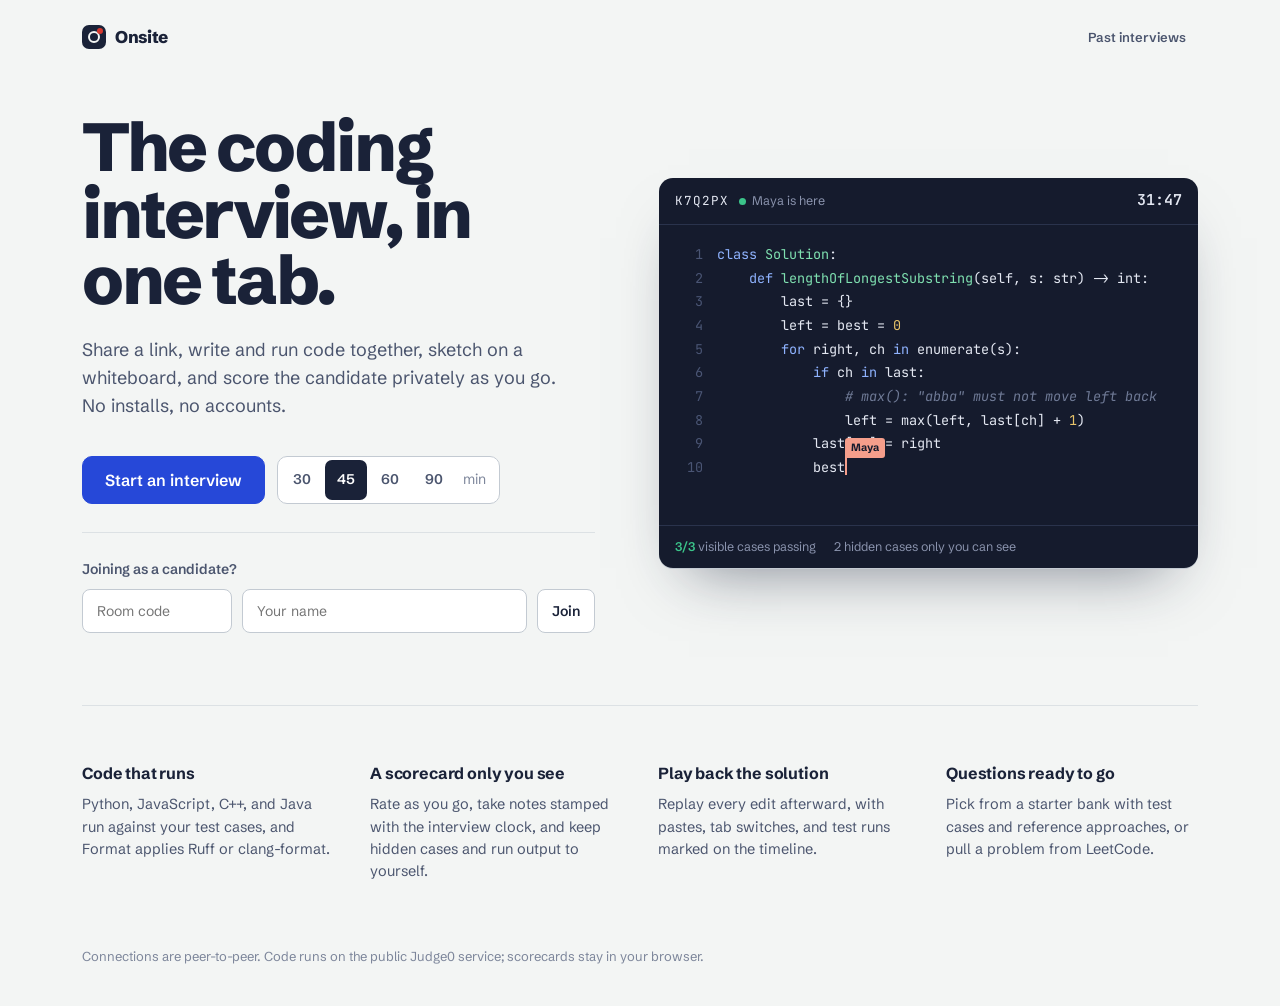
==== commit d13875b1: "Add multiple questions per interview, printable report, editor settings - Question tabs: each questi" ====
--- a/index.html
+++ b/index.html
@@ -6,7 +6,7 @@
 <title>Onsite — Run coding interviews in the browser</title>
 <meta name="description" content="Share a link, write and run code together, sketch on a whiteboard, and score the candidate privately. No installs, no accounts." />
 <link rel="icon" href="data:image/svg+xml,<svg xmlns=%22http://www.w3.org/2000/svg%22 viewBox=%220 0 32 32%22><rect width=%2232%22 height=%2232%22 rx=%227%22 fill=%22%231A2238%22/><circle cx=%2216%22 cy=%2216%22 r=%228%22 fill=%22none%22 stroke=%22%23F4F6F5%22 stroke-width=%223%22/><circle cx=%2223%22 cy=%229%22 r=%223%22 fill=%22%23D6382F%22/></svg>" />
-<link rel="stylesheet" href="style.css?v=32" />
+<link rel="stylesheet" href="style.css?v=40" />
 </head>
 <body class="landing">
   <header class="landing-top">
@@ -87,6 +87,7 @@
     <div id="historyList"></div>
   </section>
 
+<script src="report.js?v=2"></script>
 <script>
 window.addEventListener('pageshow', function (e) {
   if (e.persisted) window.location.reload();
@@ -165,7 +166,7 @@
     list.innerHTML = '<p class="history-empty">No interviews yet. Start one, fill in the scorecard, and it shows up here when you leave the room.</p>';
     return;
   }
-  list.innerHTML = entries.map(e => {
+  list.innerHTML = entries.map((e, idx) => {
     const verdictLabel = e.verdict === 'pass' ? 'Pass' : e.verdict === 'fail' ? 'No pass' : '';
     const scores = Object.entries(e.scores || {}).map(([k, v]) => `${escapeHtml(k)} ${v}/4`).join(', ');
     const meta = [new Date(e.date).toLocaleString([], { dateStyle: 'medium', timeStyle: 'short' })];
@@ -182,8 +183,12 @@
         ${e.summary ? `<div class="history-entry-summary">${escapeHtml(e.summary)}</div>` : ''}
         ${e.notes && e.notes.length ? `<ul class="history-entry-notes">${e.notes.map(n => `<li>${escapeHtml(n)}</li>`).join('')}</ul>` : ''}
         ${e.questionSnippet ? `<div class="history-entry-question">${escapeHtml(e.questionSnippet)}${e.questionSnippet.length >= 140 ? '…' : ''}</div>` : ''}
+        <button class="btn btn-sm history-report" type="button" data-idx="${idx}">Open report</button>
       </article>`;
   }).join('');
+  list.querySelectorAll('.history-report').forEach(b => {
+    b.addEventListener('click', () => window.OnsiteReport.open(entries[+b.dataset.idx]));
+  });
 }
 
 function route() {
--- a/style.css
+++ b/style.css
@@ -387,6 +387,7 @@
 .history-entry-question, .history-entry-summary { color: var(--ink-2); font-size: 14px; margin-top: 6px; white-space: pre-wrap; }
 .history-entry-scores { font-size: 13px; color: var(--ink-2); margin-top: 6px; }
 .history-entry-notes { margin: 8px 0 0; padding-left: 18px; color: var(--ink-2); font-size: 13.5px; }
+.history-report { margin-top: 12px; }
 .history-empty { color: var(--ink-2); padding: 18px 0; border-top: 1px solid var(--rule); }
 
 @media (max-width: 900px) {
@@ -970,6 +971,7 @@
 .mk-away { background: #F07A6E; }
 .mk-run { background: #6E95FF; }
 .mk-start { background: #3BC48A; }
+.mk-question { background: #C9D0E2; }
 
 /* ---------- Whiteboard ---------- */
 .whiteboard-wrap {
@@ -1053,7 +1055,7 @@
   background: var(--slate);
   color: var(--slate-text);
   font-family: var(--mono);
-  font-size: 14px;
+  font-size: var(--code-size, 14px);
   line-height: 1.6;
 }
 .cm-s-onsite .CodeMirror-gutters { background: var(--slate); border-right: 1px solid var(--slate-rule); }
@@ -1125,3 +1127,158 @@
   .waiting-overlay, .session-end-overlay { inset: 0; }
   #copyRoomLink { display: none; }
 }
+
+/* ---------- Question tabs (multiple questions per interview) ---------- */
+.question-tabs {
+  display: flex;
+  flex-wrap: wrap;
+  gap: 6px;
+  margin-bottom: 14px;
+  padding-bottom: 14px;
+  border-bottom: 1px solid var(--rule);
+}
+.q-tab {
+  display: inline-flex;
+  align-items: stretch;
+  max-width: 100%;
+  border: 1px solid var(--rule);
+  border-radius: 8px;
+  background: var(--surface);
+  overflow: hidden;
+}
+.q-tab:hover { border-color: var(--rule-2); }
+.q-tab.active { border-color: var(--ink); box-shadow: inset 0 0 0 1px var(--ink); }
+.q-tab-main {
+  display: inline-flex;
+  align-items: center;
+  gap: 7px;
+  min-width: 0;
+  max-width: 220px;
+  height: 32px;
+  padding: 0 10px 0 6px;
+  border: 0;
+  background: none;
+  color: var(--ink-2);
+  font-size: 13px;
+  font-weight: 600;
+  cursor: pointer;
+}
+.q-tab.active .q-tab-main { color: var(--ink); }
+.q-tab-num {
+  display: inline-grid;
+  place-items: center;
+  flex: none;
+  width: 20px;
+  height: 20px;
+  border-radius: 5px;
+  background: var(--surface-2);
+  font-size: 12px;
+  font-variant-numeric: tabular-nums;
+}
+.q-tab.active .q-tab-num { background: var(--ink); color: #fff; }
+.q-tab-title { overflow: hidden; text-overflow: ellipsis; white-space: nowrap; }
+.q-tab-time { flex: none; font-family: var(--mono); font-size: 11.5px; font-weight: 500; color: var(--ink-3); }
+.q-tab-time.live { color: var(--red); }
+.q-tab-remove {
+  width: 26px;
+  border: 0;
+  border-left: 1px solid var(--rule);
+  background: none;
+  color: var(--ink-3);
+  font-size: 16px;
+  line-height: 1;
+  cursor: pointer;
+}
+.q-tab-remove:hover { color: var(--red); background: var(--red-wash); }
+.q-tab-add {
+  height: 34px;
+  padding: 0 11px;
+  border: 1px dashed var(--rule-2);
+  border-radius: 8px;
+  background: none;
+  color: var(--ink-2);
+  font-size: 13px;
+  font-weight: 600;
+  cursor: pointer;
+}
+.q-tab-add:hover { border-color: var(--ink-3); color: var(--ink); background: var(--board); }
+
+/* ---------- Editor settings ---------- */
+.editor-settings { position: relative; }
+#editorSettingsBtn { min-width: 34px; font-weight: 700; }
+.settings-menu {
+  position: absolute;
+  top: calc(100% + 6px);
+  right: 0;
+  z-index: 30;
+  width: 236px;
+  padding: 12px 14px;
+  border-radius: 10px;
+  background: var(--surface);
+  color: var(--ink);
+  border: 1px solid var(--rule);
+  box-shadow: 0 18px 40px -16px rgba(21, 27, 45, 0.45);
+}
+.settings-row { display: flex; align-items: center; justify-content: space-between; gap: 12px; padding: 6px 0; font-size: 13.5px; font-weight: 600; }
+.stepper, .seg { display: inline-flex; border: 1px solid var(--rule-2); border-radius: 7px; overflow: hidden; }
+.stepper button, .seg button {
+  height: 28px;
+  min-width: 30px;
+  padding: 0 9px;
+  border: 0;
+  background: var(--surface);
+  color: var(--ink);
+  font-size: 13px;
+  font-weight: 600;
+  cursor: pointer;
+}
+.stepper button:hover:not(:disabled), .seg button:hover { background: var(--surface-2); }
+.stepper button:disabled { color: var(--rule-2); cursor: default; }
+.stepper output { display: inline-grid; place-items: center; min-width: 34px; border-left: 1px solid var(--rule); border-right: 1px solid var(--rule); font-family: var(--mono); font-size: 12.5px; }
+.seg button + button { border-left: 1px solid var(--rule-2); }
+.seg button[aria-pressed="true"] { background: var(--ink); color: #fff; }
+.settings-note { margin: 6px 0 0; font-size: 12px; color: var(--ink-3); }
+
+/* ---------- Light editor (per-viewer preference) ---------- */
+body.editor-light {
+  --slate: #FFFFFF;
+  --slate-2: #F6F7F9;
+  --slate-3: #F0F2F6;
+  --slate-rule: #DCE1E8;
+  --slate-text: #1A2238;
+  --slate-dim: #5F6983;
+}
+.editor-light .btn-dark:hover { background: #E6E9F0; border-color: #C3CAD2; }
+.editor-light .btn-dark.active { background: var(--ink); color: #fff; border-color: var(--ink); }
+.editor-light .output-pane { color: #2F3A55; }
+.editor-light .output-private { color: var(--ink-3); }
+.editor-light .cm-s-onsite .CodeMirror-linenumber { color: #A0A8BA; }
+.editor-light .cm-s-onsite .CodeMirror-activeline .CodeMirror-linenumber { color: var(--ink-2); }
+.editor-light .cm-s-onsite .CodeMirror-cursor { border-left-color: var(--ink); }
+.editor-light .cm-s-onsite div.CodeMirror-selected,
+.editor-light .cm-s-onsite .CodeMirror-line::selection,
+.editor-light .cm-s-onsite .CodeMirror-line > span::selection,
+.editor-light .cm-s-onsite .CodeMirror-line > span > span::selection { background: rgba(38, 72, 216, 0.15); }
+.editor-light .cm-s-onsite .CodeMirror-activeline-background { background: rgba(26, 34, 56, 0.04); }
+.editor-light .cm-s-onsite .CodeMirror-matchingbracket { color: inherit !important; background: rgba(38, 72, 216, 0.16); }
+.editor-light .cm-s-onsite .cm-keyword { color: #1A35A8; }
+.editor-light .cm-s-onsite .cm-def { color: #0E7A4F; }
+.editor-light .cm-s-onsite .cm-variable-2 { color: #2F3A55; }
+.editor-light .cm-s-onsite .cm-variable-3, .editor-light .cm-s-onsite .cm-type, .editor-light .cm-s-onsite .cm-property { color: #0F766E; }
+.editor-light .cm-s-onsite .cm-operator, .editor-light .cm-s-onsite .cm-bracket { color: #4B556E; }
+.editor-light .cm-s-onsite .cm-comment { color: #7C859A; }
+.editor-light .cm-s-onsite .cm-string, .editor-light .cm-s-onsite .cm-string-2 { color: #9A5B00; }
+.editor-light .cm-s-onsite .cm-meta, .editor-light .cm-s-onsite .cm-qualifier { color: #4B556E; }
+.editor-light .cm-s-onsite .cm-builtin { color: #6D3FD1; }
+.editor-light .cm-s-onsite .cm-number, .editor-light .cm-s-onsite .cm-atom { color: #C2410C; }
+.editor-light .cm-s-onsite .cm-error, .editor-light .cm-s-onsite .cm-invalidchar { color: #B42318; }
+.editor-light .cm-s-onsite .cm-indent-guide { box-shadow: inset 1px 0 0 rgba(26, 34, 56, 0.08); }
+.editor-light .cm-s-onsite .CodeMirror-activeline .cm-indent-guide { box-shadow: inset 1px 0 0 rgba(26, 34, 56, 0.15); }
+.editor-light .remote-cursor-flag { color: #fff; }
+.editor-light .remote-cursor-interviewer { border-color: #2648D8; }
+.editor-light .remote-cursor-interviewer .remote-cursor-flag { background: #2648D8; }
+.editor-light .remote-cursor-candidate { border-color: #D2553F; }
+.editor-light .remote-cursor-candidate .remote-cursor-flag { background: #D2553F; }
+.editor-light .remote-selection-interviewer { background: rgba(38, 72, 216, 0.14); }
+.editor-light .remote-selection-candidate { background: rgba(210, 85, 63, 0.14); }
+.editor-light .replay-head .btn-ghost:hover { background: var(--slate-3); }
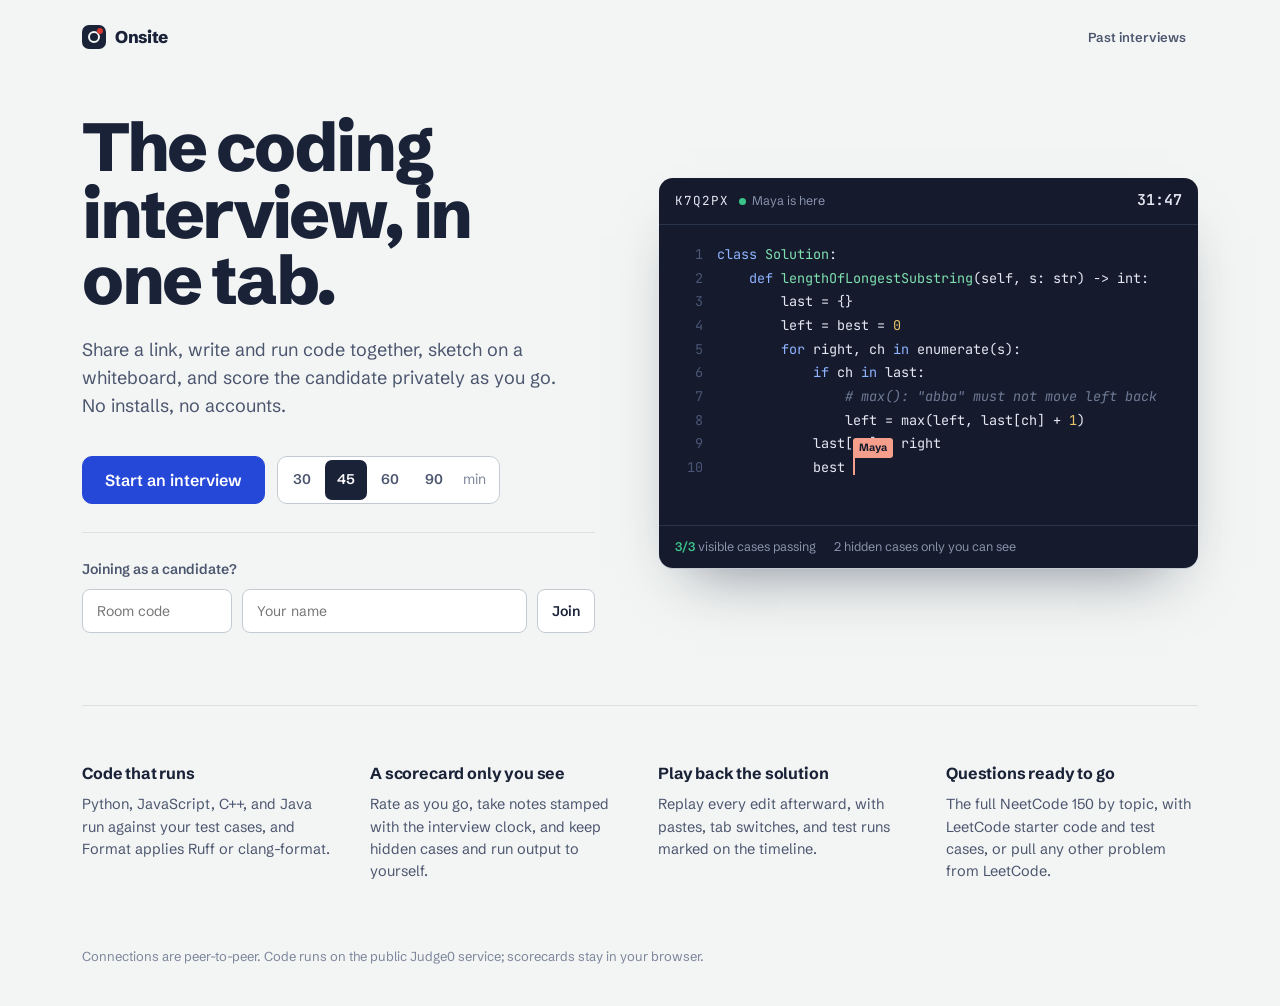
==== commit b65e5696: "NeetCode 150 bank, live vs. prepared questions, LeetCode-style test runs - Prepare and add questions" ====
--- a/index.html
+++ b/index.html
@@ -6,7 +6,7 @@
 <title>Onsite — Run coding interviews in the browser</title>
 <meta name="description" content="Share a link, write and run code together, sketch on a whiteboard, and score the candidate privately. No installs, no accounts." />
 <link rel="icon" href="data:image/svg+xml,<svg xmlns=%22http://www.w3.org/2000/svg%22 viewBox=%220 0 32 32%22><rect width=%2232%22 height=%2232%22 rx=%227%22 fill=%22%231A2238%22/><circle cx=%2216%22 cy=%2216%22 r=%228%22 fill=%22none%22 stroke=%22%23F4F6F5%22 stroke-width=%223%22/><circle cx=%2223%22 cy=%229%22 r=%223%22 fill=%22%23D6382F%22/></svg>" />
-<link rel="stylesheet" href="style.css?v=40" />
+<link rel="stylesheet" href="style.css?v=44" />
 </head>
 <body class="landing">
   <header class="landing-top">
@@ -74,7 +74,7 @@
       </div>
       <div class="feature">
         <h2>Questions ready to go</h2>
-        <p>Pick from a starter bank with test cases and reference approaches, or pull a problem from LeetCode.</p>
+        <p>The full NeetCode 150 by topic, with LeetCode starter code and test cases, or pull any other problem from LeetCode.</p>
       </div>
     </section>
 
@@ -87,7 +87,7 @@
     <div id="historyList"></div>
   </section>
 
-<script src="report.js?v=2"></script>
+<script src="report.js?v=3"></script>
 <script>
 window.addEventListener('pageshow', function (e) {
   if (e.persisted) window.location.reload();
--- a/style.css
+++ b/style.css
@@ -1057,6 +1057,11 @@
   font-family: var(--mono);
   font-size: var(--code-size, 14px);
   line-height: 1.6;
+}
+/* Show code exactly as typed: no ligatures turning <= into ≤ or -> into →. */
+.CodeMirror, .preview-code, .output-pane, .testcase-row textarea, .testcase-result, .invite-link {
+  font-variant-ligatures: none;
+  font-feature-settings: "liga" 0, "calt" 0;
 }
 .cm-s-onsite .CodeMirror-gutters { background: var(--slate); border-right: 1px solid var(--slate-rule); }
 .cm-s-onsite .CodeMirror-linenumber { color: #4A5574; padding: 0 10px 0 8px; }
@@ -1153,7 +1158,7 @@
   align-items: center;
   gap: 7px;
   min-width: 0;
-  max-width: 220px;
+  max-width: 280px;
   height: 32px;
   padding: 0 10px 0 6px;
   border: 0;
@@ -1282,3 +1287,63 @@
 .editor-light .remote-selection-interviewer { background: rgba(38, 72, 216, 0.14); }
 .editor-light .remote-selection-candidate { background: rgba(210, 85, 63, 0.14); }
 .editor-light .replay-head .btn-ghost:hover { background: var(--slate-3); }
+
+/* The question the candidate is working on, vs. one being prepared */
+.q-tab-live {
+  flex: none;
+  padding: 1px 6px;
+  border-radius: 999px;
+  background: var(--green-wash);
+  color: var(--green);
+  font-size: 11px;
+  font-weight: 700;
+}
+.prep-note {
+  margin: 0 0 12px;
+  padding: 9px 12px;
+  border-radius: 8px;
+  background: var(--amber-wash);
+  color: #7A4A00;
+  font-size: 13px;
+  line-height: 1.45;
+}
+
+/* NeetCode 150 bank */
+.bank-search {
+  width: 100%;
+  height: 34px;
+  margin-bottom: 10px;
+  padding: 0 12px;
+  border: 1px solid var(--rule-2);
+  border-radius: 8px;
+  font-size: 13.5px;
+}
+.bank-groups { display: flex; flex-direction: column; gap: 6px; }
+.bank-group { border: 1px solid var(--rule); border-radius: 10px; overflow: hidden; }
+.bank-group > summary {
+  display: flex;
+  align-items: center;
+  gap: 10px;
+  padding: 10px 12px;
+  cursor: pointer;
+  list-style: none;
+  font-weight: 700;
+  font-size: 14px;
+}
+.bank-group > summary::-webkit-details-marker { display: none; }
+.bank-group > summary::before {
+  content: '';
+  width: 6px;
+  height: 6px;
+  border-right: 1.5px solid var(--ink-3);
+  border-bottom: 1.5px solid var(--ink-3);
+  transform: rotate(-45deg);
+  transition: transform .15s;
+  flex: none;
+}
+.bank-group[open] > summary::before { transform: rotate(45deg); }
+.bank-group > summary:hover { background: var(--board); }
+.bank-count { margin-left: auto; font-family: var(--mono); font-size: 12px; font-weight: 500; color: var(--ink-3); }
+.bank-group .bank-list { border: 0; border-top: 1px solid var(--rule); border-radius: 0; }
+.bank-item.loading { opacity: .55; cursor: progress; }
+.bank-item.loading .bank-meta::after { content: ' — fetching…'; }
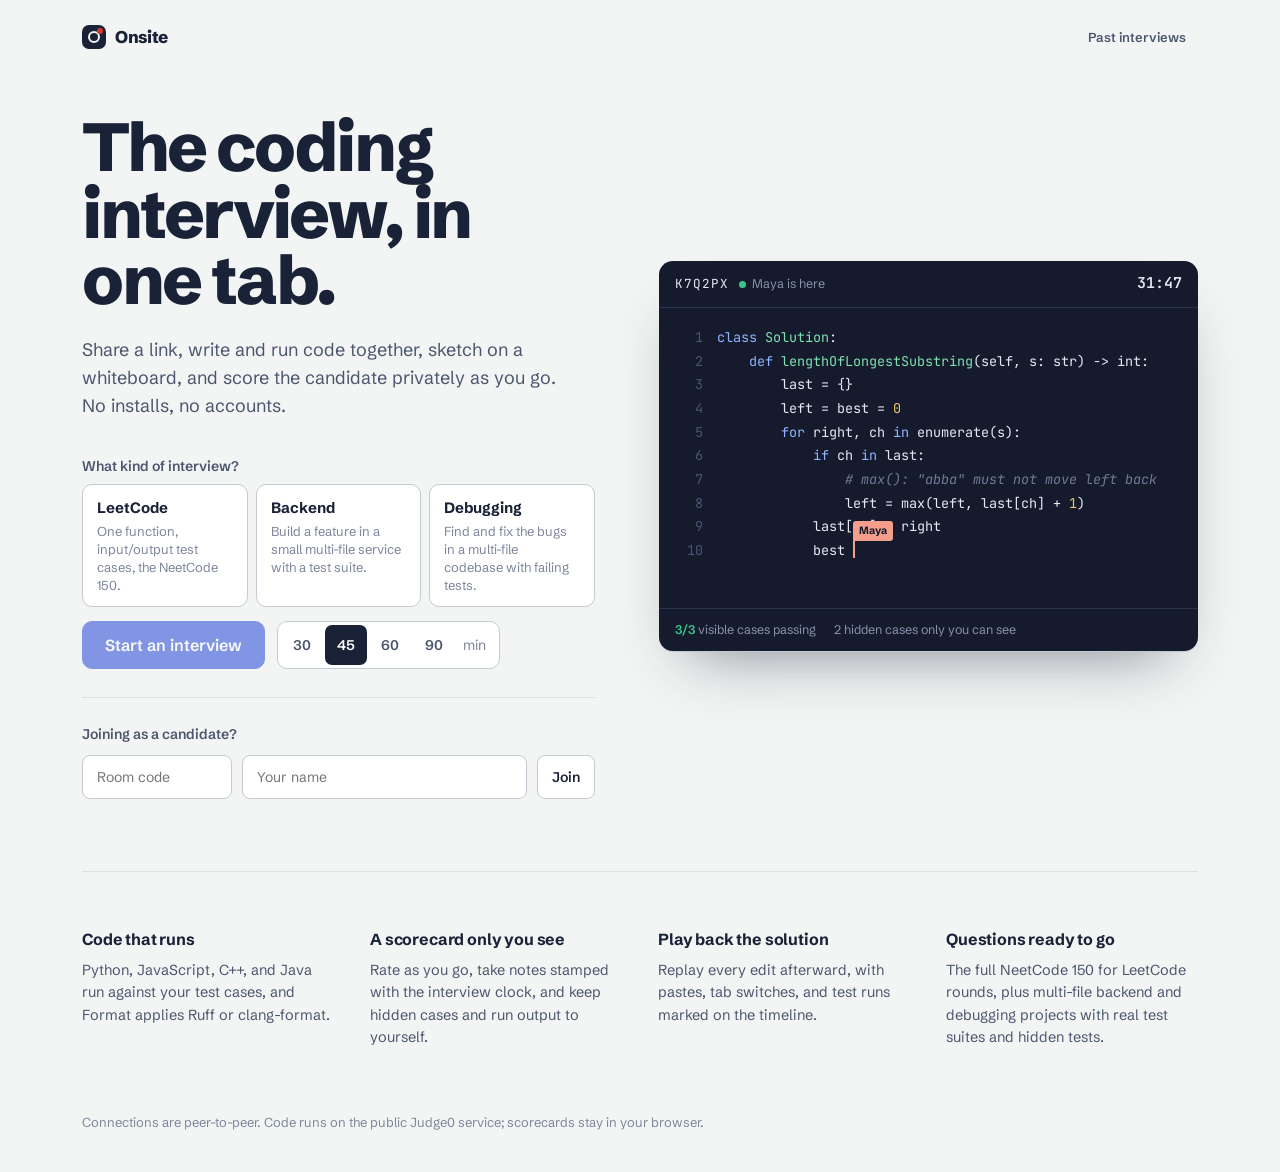
==== commit 6683b3a4: "Interview kinds: LeetCode, Backend, and Debugging with multi-file projects - Choosing the kind is re" ====
--- a/index.html
+++ b/index.html
@@ -23,8 +23,27 @@
         <h1>The coding interview, in one tab.</h1>
         <p class="lede">Share a link, write and run code together, sketch on a whiteboard, and score the candidate privately as you go. No installs, no accounts.</p>
 
+        <fieldset class="type-picker" id="typePicker">
+          <legend>What kind of interview?</legend>
+          <label class="type-option">
+            <input type="radio" name="kind" value="leetcode" />
+            <span class="type-name">LeetCode</span>
+            <span class="type-desc">One function, input/output test cases, the NeetCode 150.</span>
+          </label>
+          <label class="type-option">
+            <input type="radio" name="kind" value="backend" />
+            <span class="type-name">Backend</span>
+            <span class="type-desc">Build a feature in a small multi-file service with a test suite.</span>
+          </label>
+          <label class="type-option">
+            <input type="radio" name="kind" value="debugging" />
+            <span class="type-name">Debugging</span>
+            <span class="type-desc">Find and fix the bugs in a multi-file codebase with failing tests.</span>
+          </label>
+        </fieldset>
+
         <div class="start-block">
-          <button class="btn btn-primary" id="startInterviewBtn" type="button">Start an interview</button>
+          <button class="btn btn-primary" id="startInterviewBtn" type="button" disabled title="Choose a kind of interview first">Start an interview</button>
           <fieldset class="length-picker">
             <legend>Interview length</legend>
             <label><input type="radio" name="length" value="30" />30</label>
@@ -74,7 +93,7 @@
       </div>
       <div class="feature">
         <h2>Questions ready to go</h2>
-        <p>The full NeetCode 150 by topic, with LeetCode starter code and test cases, or pull any other problem from LeetCode.</p>
+        <p>The full NeetCode 150 for LeetCode rounds, plus multi-file backend and debugging projects with real test suites and hidden tests.</p>
       </div>
     </section>
 
@@ -100,9 +119,18 @@
   return out;
 }
 
-document.getElementById('startInterviewBtn').addEventListener('click', () => {
+// The kind of interview decides the room's interface (single function vs.
+// a multi-file project), so there's no default: it has to be chosen.
+const startBtn = document.getElementById('startInterviewBtn');
+document.querySelectorAll('input[name="kind"]').forEach(r => r.addEventListener('change', () => {
+  startBtn.disabled = false;
+  startBtn.removeAttribute('title');
+}));
+startBtn.addEventListener('click', () => {
+  const kind = document.querySelector('input[name="kind"]:checked');
+  if (!kind) return;
   const length = document.querySelector('input[name="length"]:checked').value;
-  window.location.href = `interview.html?room=${randomCode()}&role=interviewer&duration=${length}`;
+  window.location.href = `interview.html?room=${randomCode()}&role=interviewer&type=${kind.value}&duration=${length}`;
 });
 
 const joinForm = document.getElementById('joinForm');
@@ -170,6 +198,7 @@
     const verdictLabel = e.verdict === 'pass' ? 'Pass' : e.verdict === 'fail' ? 'No pass' : '';
     const scores = Object.entries(e.scores || {}).map(([k, v]) => `${escapeHtml(k)} ${v}/4`).join(', ');
     const meta = [new Date(e.date).toLocaleString([], { dateStyle: 'medium', timeStyle: 'short' })];
+    if (e.type) meta.push({ leetcode: 'LeetCode', backend: 'Backend', debugging: 'Debugging' }[e.type] || '');
     if (e.durationMin != null) meta.push(`${e.durationMin} min`);
     if (e.difficulty) meta.push(escapeHtml(e.difficulty));
     return `
--- a/style.css
+++ b/style.css
@@ -189,6 +189,35 @@
   max-width: 44ch;
   margin: 0 0 36px;
 }
+
+.type-picker {
+  display: grid;
+  grid-template-columns: repeat(3, minmax(0, 1fr));
+  gap: 8px;
+  margin: 0 0 14px;
+  padding: 0;
+  border: 0;
+  min-width: 0;
+}
+.type-picker legend { margin-bottom: 8px; padding: 0; font-weight: 600; font-size: 14px; color: var(--ink-2); }
+.type-option {
+  position: relative;
+  display: flex;
+  flex-direction: column;
+  gap: 3px;
+  padding: 12px 14px;
+  border: 1px solid var(--rule-2);
+  border-radius: 10px;
+  background: var(--surface);
+  cursor: pointer;
+}
+.type-option:hover { border-color: var(--ink-3); }
+.type-option input { position: absolute; opacity: 0; pointer-events: none; }
+.type-option:has(input:checked) { border-color: var(--ink); box-shadow: inset 0 0 0 1px var(--ink); }
+.type-option:has(input:focus-visible) { outline: 2px solid var(--blue); outline-offset: 1px; }
+.type-name { font-weight: 700; font-size: 15px; }
+.type-desc { font-size: 13px; line-height: 1.4; color: var(--ink-3); }
+@media (max-width: 560px) { .type-picker { grid-template-columns: 1fr; } }
 
 .start-block {
   display: flex;
@@ -1347,3 +1376,128 @@
 .bank-group .bank-list { border: 0; border-top: 1px solid var(--rule); border-radius: 0; }
 .bank-item.loading { opacity: .55; cursor: progress; }
 .bank-item.loading .bank-meta::after { content: ' — fetching…'; }
+
+/* ---------- Interview type ---------- */
+.room-type {
+  display: inline-flex;
+  align-items: center;
+  height: 30px;
+  padding: 0 10px;
+  border-radius: 6px;
+  background: var(--blue-wash);
+  color: var(--blue-ink);
+  font-size: 12.5px;
+  font-weight: 700;
+  white-space: nowrap;
+}
+.import-section.hidden + .import-section { margin-top: 0; padding-top: 0; border-top: 0; }
+.project-blank-row { display: flex; flex-wrap: wrap; gap: 8px; margin-top: 10px; }
+.project-blank-row .btn-ghost { margin-left: auto; }
+
+/* ---------- Project files (Backend and Debugging rooms) ---------- */
+.file-bar {
+  display: flex;
+  align-items: center;
+  gap: 10px;
+  padding: 0 12px;
+  border-bottom: 1px solid var(--slate-rule);
+  background: var(--slate-2);
+  flex: none;
+  min-width: 0;
+}
+.file-tabs {
+  display: flex;
+  flex: 1;
+  min-width: 0;
+  overflow-x: auto;
+  scrollbar-width: thin;
+}
+.file-tab {
+  position: relative;
+  display: inline-flex;
+  align-items: center;
+  gap: 6px;
+  height: 34px;
+  padding: 0 12px;
+  border: 0;
+  border-bottom: 2px solid transparent;
+  background: none;
+  color: var(--slate-dim);
+  font-family: var(--mono);
+  font-size: 12.5px;
+  white-space: nowrap;
+  cursor: pointer;
+  flex: none;
+}
+.file-tab:hover { color: var(--slate-text); }
+.file-tab.active { color: var(--slate-text); border-bottom-color: var(--slate-text); }
+.file-tab.is-hidden > span:first-child { text-decoration: underline dashed; text-underline-offset: 3px; }
+.file-tag {
+  padding: 1px 6px;
+  border-radius: 999px;
+  background: var(--amber-wash);
+  color: var(--amber);
+  font-family: var(--sans);
+  font-size: 11px;
+  font-weight: 700;
+}
+.file-peer { width: 7px; height: 7px; border-radius: 50%; }
+.file-peer.is-candidate { background: #F59E8B; }
+.file-peer.is-interviewer { background: #6E95FF; }
+.file-actions { display: flex; align-items: center; gap: 6px; flex: none; }
+.file-run-toggle {
+  display: inline-flex;
+  align-items: center;
+  gap: 5px;
+  margin-left: 4px;
+  color: var(--slate-dim);
+  font-size: 12px;
+  font-weight: 600;
+  white-space: nowrap;
+  cursor: pointer;
+}
+.file-run-toggle input { margin: 0; accent-color: var(--blue); }
+.editor-light .file-tab.active { color: var(--ink); border-bottom-color: var(--ink); }
+
+/* Test results for a project */
+
+.project-tests .testcase-hint { margin-bottom: 14px; }
+.ptest-summary { margin: 0 0 12px; font-weight: 700; font-size: 14px; }
+.ptest-summary.pass { color: var(--green); }
+.ptest-summary.fail { color: var(--red); }
+.ptest-group { margin-bottom: 14px; border: 1px solid var(--rule); border-radius: 10px; overflow: hidden; }
+.ptest-group.is-hidden { border-style: dashed; background: var(--board); }
+.ptest-file {
+  display: flex;
+  align-items: center;
+  gap: 8px;
+  margin: 0;
+  padding: 8px 12px;
+  border-bottom: 1px solid var(--rule);
+  font-family: var(--mono);
+  font-size: 12.5px;
+  font-weight: 600;
+}
+.ptest-count { margin-left: auto; color: var(--ink-3); font-weight: 500; }
+.ptest-row + .ptest-row { border-top: 1px solid var(--rule); }
+.ptest-line { display: flex; align-items: baseline; gap: 10px; padding: 7px 12px; font-size: 13px; }
+summary.ptest-line { cursor: pointer; list-style: none; }
+summary.ptest-line::-webkit-details-marker { display: none; }
+.ptest-status { flex: none; width: 42px; font-family: var(--mono); font-size: 11.5px; font-weight: 700; }
+.ptest-row.pass .ptest-status { color: var(--green); }
+.ptest-row.fail .ptest-status, .ptest-row.error .ptest-status { color: var(--red); }
+.ptest-row.skip .ptest-status { color: var(--ink-3); }
+.ptest-name { min-width: 0; overflow-wrap: anywhere; }
+.ptest-message {
+  margin: 0 12px 10px;
+  padding: 8px 10px;
+  max-height: 260px;
+  overflow: auto;
+  border-radius: 6px;
+  background: var(--red-wash);
+  color: #A3271F;
+  font-family: var(--mono);
+  font-size: 12px;
+  white-space: pre-wrap;
+}
+.replay-file { font-family: var(--mono); font-size: 13px; font-weight: 500; color: var(--slate-dim); }
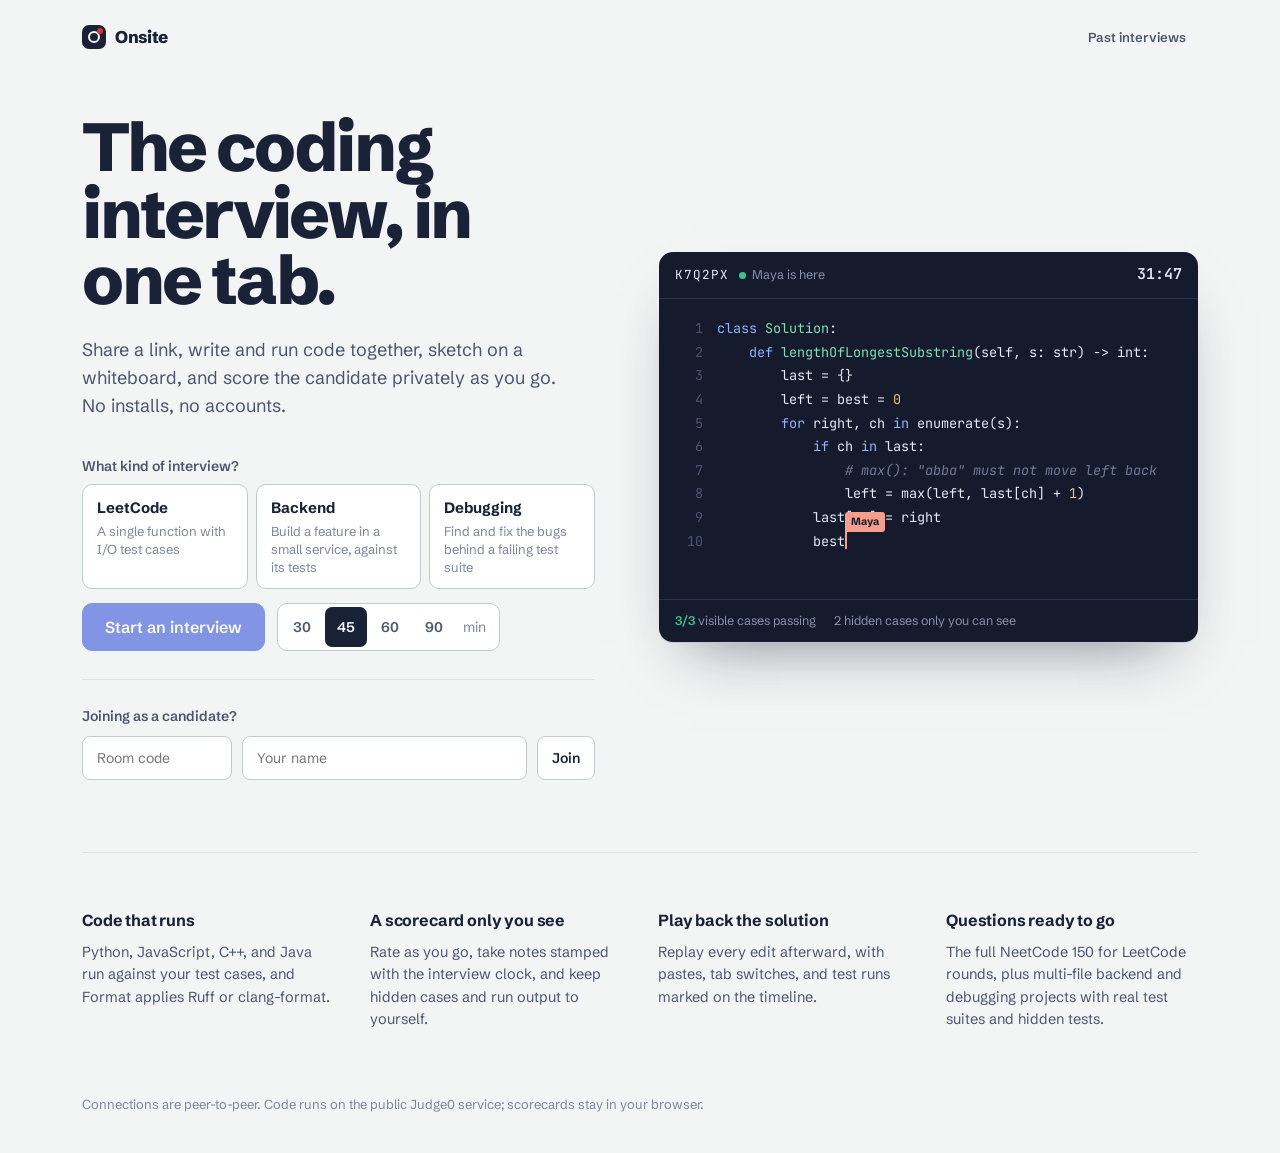
==== commit e68c0ad7: "Polish project rooms: quieter file actions, private mark, shorter copy - Interview type in the top b" ====
--- a/index.html
+++ b/index.html
@@ -28,17 +28,17 @@
           <label class="type-option">
             <input type="radio" name="kind" value="leetcode" />
             <span class="type-name">LeetCode</span>
-            <span class="type-desc">One function, input/output test cases, the NeetCode 150.</span>
+            <span class="type-desc">A single function with I/O test cases</span>
           </label>
           <label class="type-option">
             <input type="radio" name="kind" value="backend" />
             <span class="type-name">Backend</span>
-            <span class="type-desc">Build a feature in a small multi-file service with a test suite.</span>
+            <span class="type-desc">Build a feature in a small service, against its tests</span>
           </label>
           <label class="type-option">
             <input type="radio" name="kind" value="debugging" />
             <span class="type-name">Debugging</span>
-            <span class="type-desc">Find and fix the bugs in a multi-file codebase with failing tests.</span>
+            <span class="type-desc">Find and fix the bugs behind a failing test suite</span>
           </label>
         </fieldset>
 
--- a/style.css
+++ b/style.css
@@ -1382,12 +1382,9 @@
   display: inline-flex;
   align-items: center;
   height: 30px;
-  padding: 0 10px;
-  border-radius: 6px;
-  background: var(--blue-wash);
-  color: var(--blue-ink);
-  font-size: 12.5px;
-  font-weight: 700;
+  color: var(--ink-2);
+  font-size: 13.5px;
+  font-weight: 600;
   white-space: nowrap;
 }
 .import-section.hidden + .import-section { margin-top: 0; padding-top: 0; border-top: 0; }
@@ -1407,10 +1404,9 @@
 }
 .file-tabs {
   display: flex;
+  flex-wrap: wrap;
   flex: 1;
   min-width: 0;
-  overflow-x: auto;
-  scrollbar-width: thin;
 }
 .file-tab {
   position: relative;
@@ -1431,25 +1427,39 @@
 }
 .file-tab:hover { color: var(--slate-text); }
 .file-tab.active { color: var(--slate-text); border-bottom-color: var(--slate-text); }
-.file-tab.is-hidden > span:first-child { text-decoration: underline dashed; text-underline-offset: 3px; }
-.file-tag {
-  padding: 1px 6px;
-  border-radius: 999px;
-  background: var(--amber-wash);
-  color: var(--amber);
-  font-family: var(--sans);
-  font-size: 11px;
-  font-weight: 700;
-}
+.file-tab.is-hidden > span:first-child {
+  margin: 0 -6px;
+  padding: 2px 6px;
+  border: 1px dashed var(--slate-dim);
+  border-radius: 4px;
+}
+.file-tag { color: var(--ink-3); font-family: var(--sans); font-size: 12px; font-weight: 500; }
 .file-peer { width: 7px; height: 7px; border-radius: 50%; }
 .file-peer.is-candidate { background: #F59E8B; }
 .file-peer.is-interviewer { background: #6E95FF; }
-.file-actions { display: flex; align-items: center; gap: 6px; flex: none; }
+.file-actions { display: flex; align-items: center; gap: 4px; flex: none; align-self: flex-start; height: 34px; }
+.file-action {
+  height: 26px;
+  padding: 0 8px;
+  border: 0;
+  border-radius: 6px;
+  background: none;
+  color: var(--slate-dim);
+  font-size: 12.5px;
+  font-weight: 600;
+  cursor: pointer;
+  transition: background-color .12s, color .12s;
+}
+.file-action:hover:not(:disabled) { background: var(--slate-3); color: var(--slate-text); }
+.file-action:disabled { opacity: .45; cursor: default; }
+.file-action:focus-visible { outline: 2px solid var(--blue); outline-offset: 1px; }
 .file-run-toggle {
   display: inline-flex;
   align-items: center;
-  gap: 5px;
-  margin-left: 4px;
+  gap: 6px;
+  margin-left: 8px;
+  padding-left: 12px;
+  border-left: 1px solid var(--slate-rule);
   color: var(--slate-dim);
   font-size: 12px;
   font-weight: 600;
@@ -1462,6 +1472,7 @@
 /* Test results for a project */
 
 .project-tests .testcase-hint { margin-bottom: 14px; }
+.project-tests .testcase-empty { padding: 0; }
 .ptest-summary { margin: 0 0 12px; font-weight: 700; font-size: 14px; }
 .ptest-summary.pass { color: var(--green); }
 .ptest-summary.fail { color: var(--red); }
